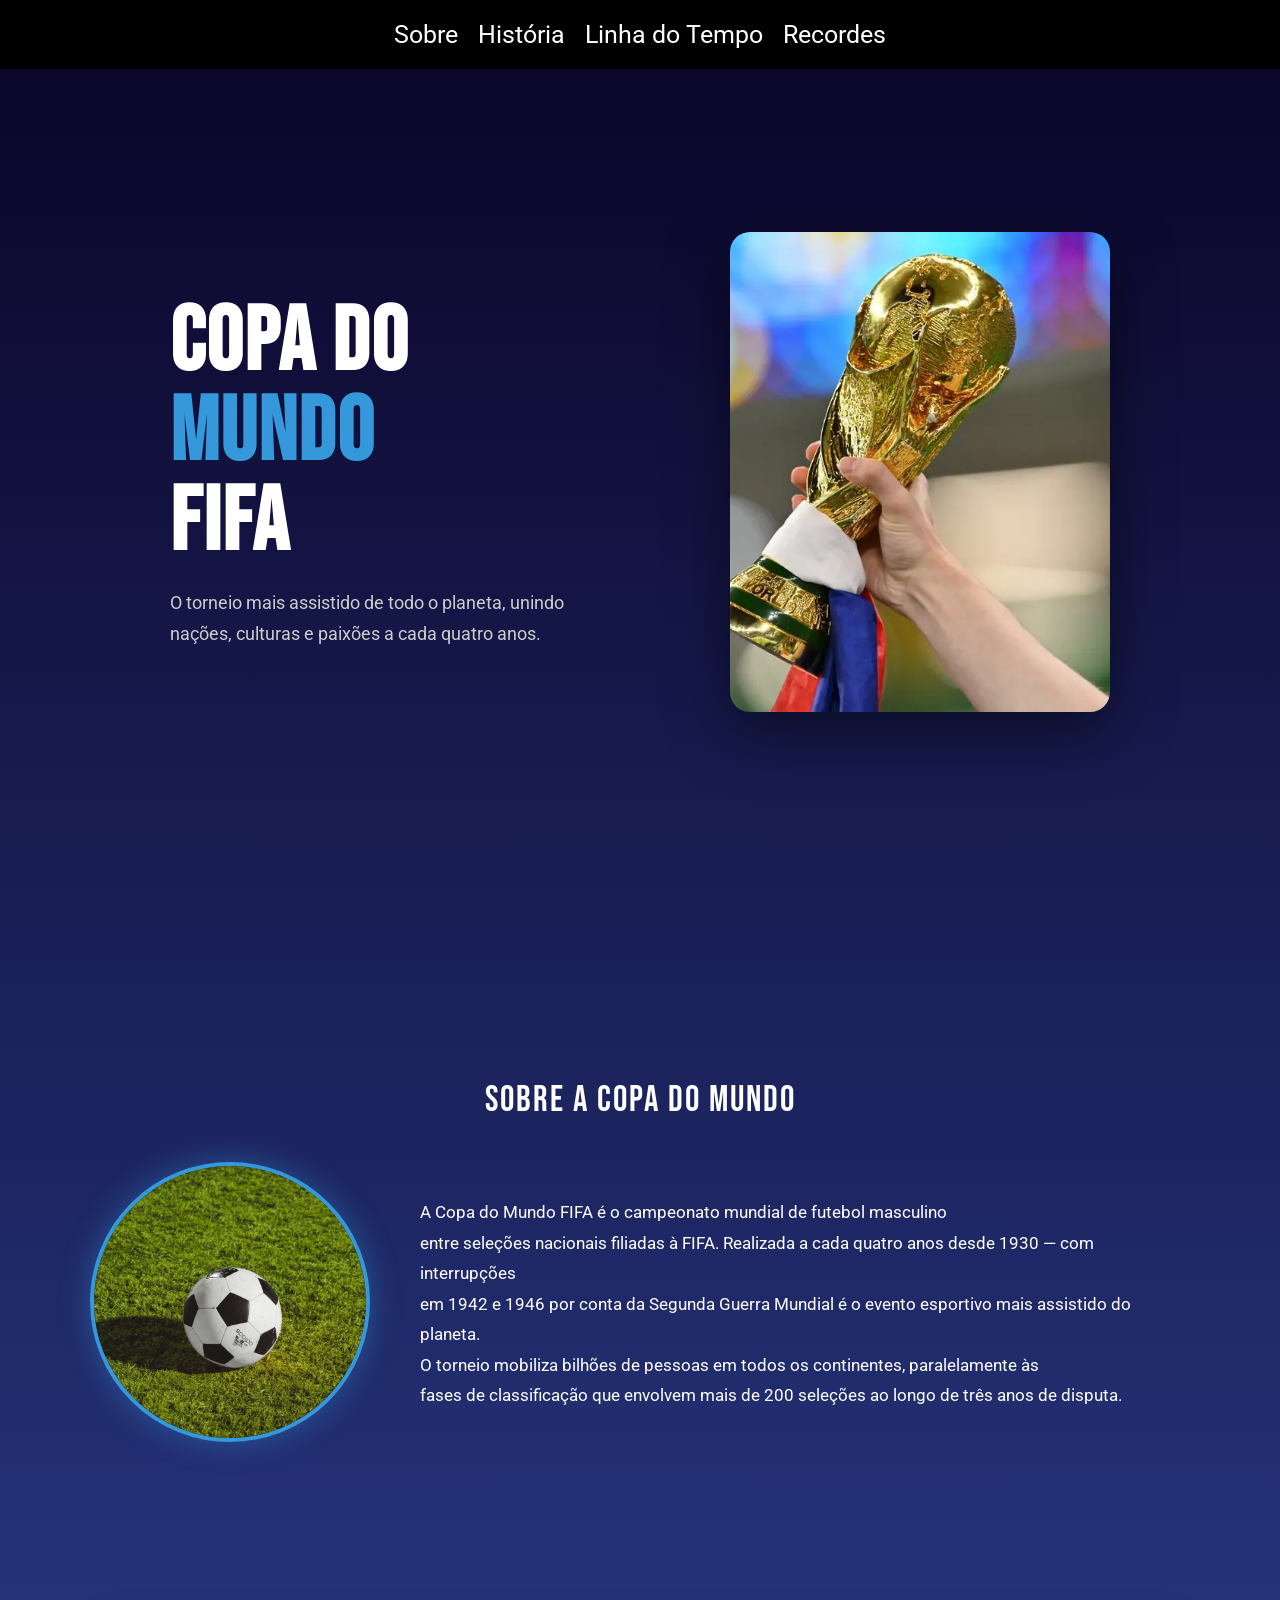
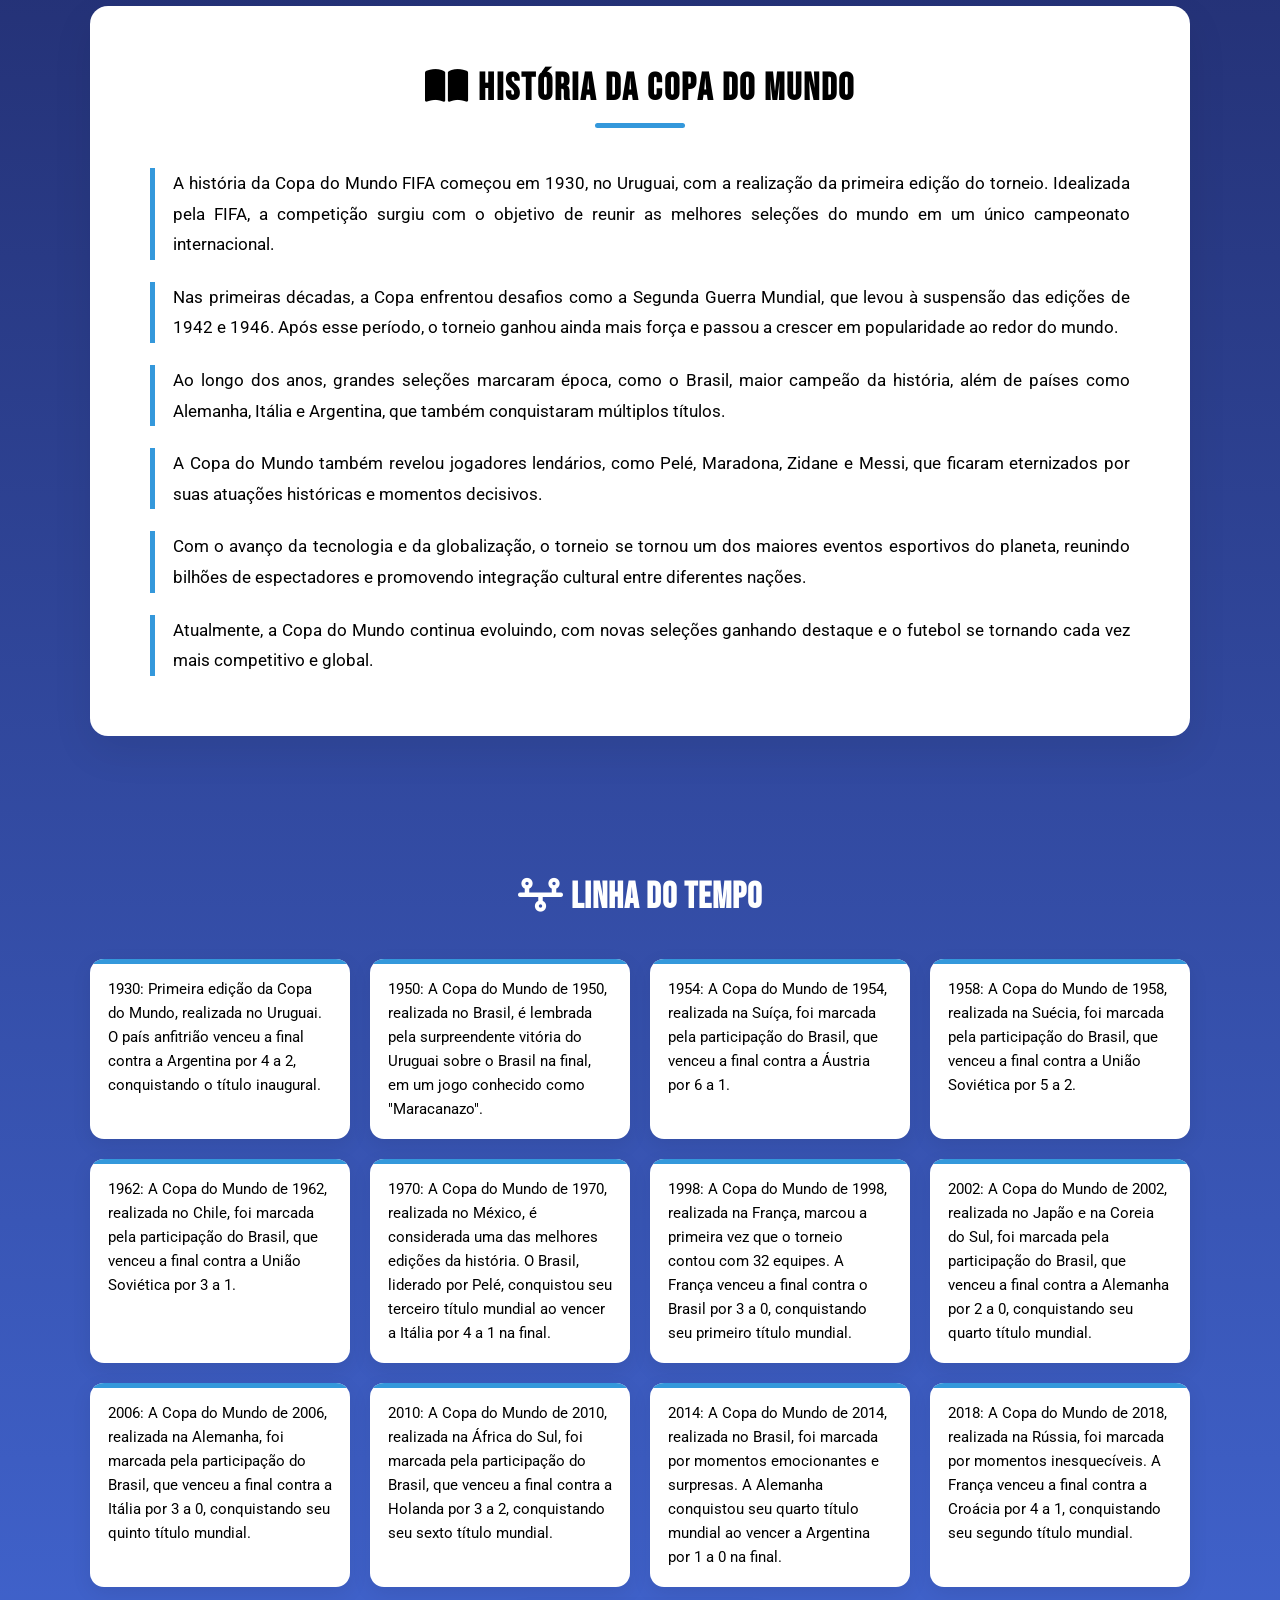
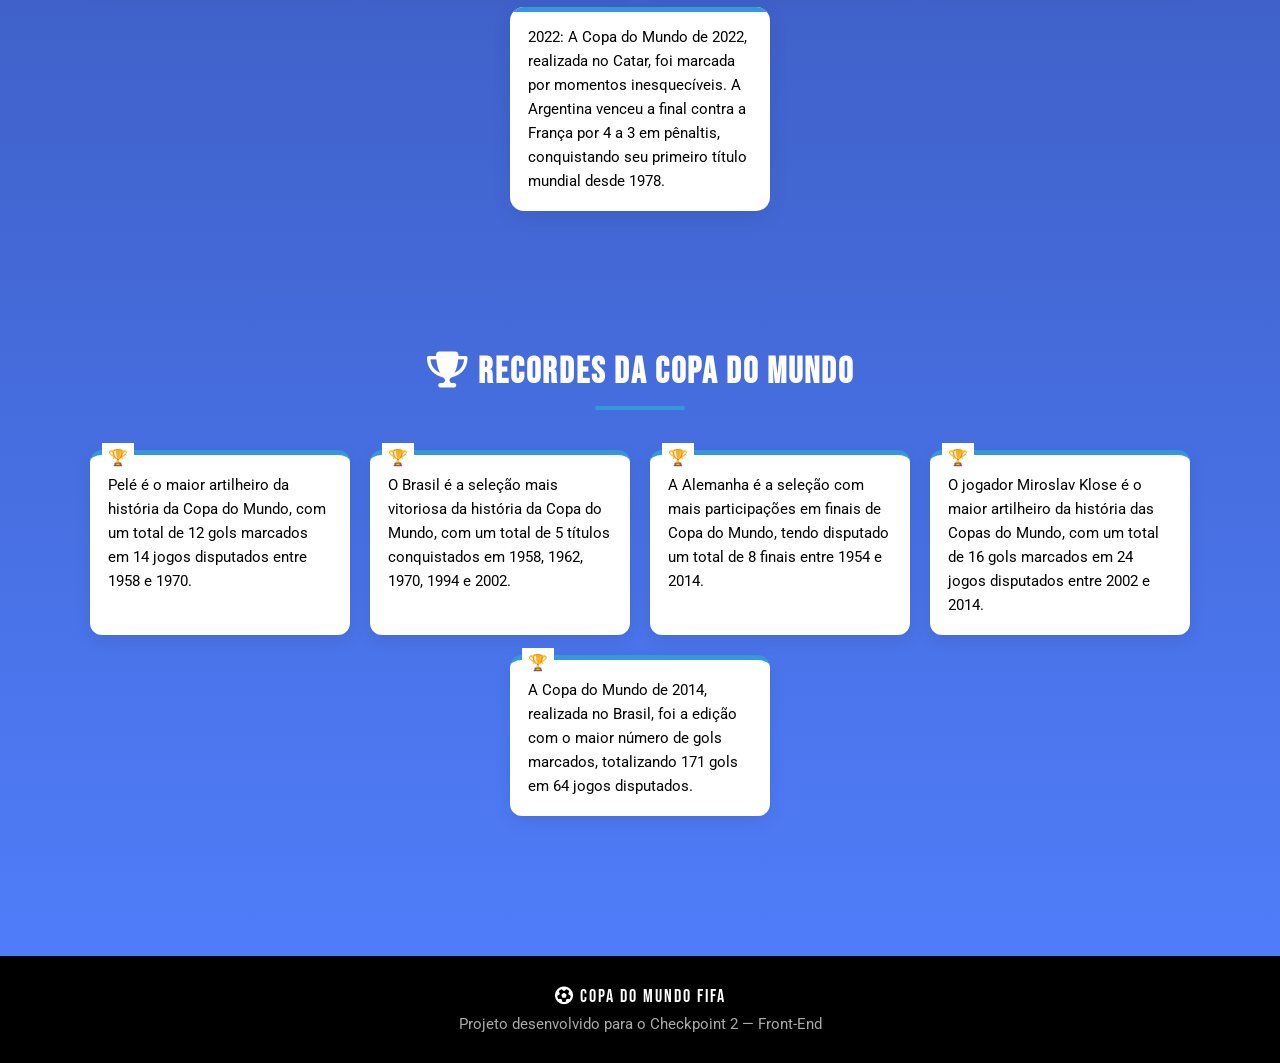
==== cp2-front/index.html @ e553f220 "feat: adiciona as imagens, estiliza os textos e ajusta do gradiente" ====
<!DOCTYPE html>
<html lang="PT-BR">
<head>
    <meta charset="UTF-8">
    <meta name="viewport" content="width=device-width, initial-scale=1.0">
    <title>Copa do Mundo FIFA</title>
    <link rel="preconnect" href="https://fonts.googleapis.com">
    <link rel="preconnect" href="https://fonts.gstatic.com" crossorigin>
    <link href="https://fonts.googleapis.com/css2?family=Bebas+Neue&family=Roboto:wght@400;700&display=swap" rel="stylesheet">
    <link rel="stylesheet" href="https://cdnjs.cloudflare.com/ajax/libs/font-awesome/6.5.0/css/all.min.css">
    <link rel="stylesheet" href="./css/style.css">
</head>
<body> 
    <header>
        <nav>
            <ul>
                <li><a href="#sobre">Sobre</a></li>
                <li><a href="#historia">História</a></li>
                <li><a href="#linhaDoTempo">Linha do Tempo</a></li>
                <li><a href="#recordes">Recordes</a></li>
            </ul>
        </nav>
    </header>
    
    <main>
        <section id="titulo">
            <div class="titulo-copa">
                <h1>COPA DO<br/><span>MUNDO</span><br/>FIFA</h1>
                <p class="descricao-copa">O torneio mais assistido de todo o planeta, unindo nações, culturas e paixões a cada quatro anos.</p>
            </div>
            <div class="img-troféu">
                <img src="./imagens/taca.webp" alt="Troféu da Copa do Mundo FIFA">
            </div>
        </section>

        <section id="sobre">
            <div class="sobre-copa">
                <div class="titulo-sobre">
                    <h2><i class="fa-solid fa-futbol"></i> Sobre a Copa do Mundo</h2>
                </div>
                <div class="img-sobre">
                    <img src="imagens/bola.jpg">
                </div>
                <div class="descricao-sobre">
                    <p>A Copa do Mundo FIFA é o campeonato mundial de futebol masculino <br>entre seleções nacionais filiadas à FIFA. Realizada a cada quatro anos desde 1930 — com interrupções <br> em 1942 e 1946 por conta da Segunda Guerra Mundial é o evento esportivo mais assistido do planeta. <br>O torneio mobiliza bilhões de pessoas em todos os continentes, paralelamente às <br>fases de classificação que envolvem mais de 200 seleções ao longo de três anos de disputa.</p>
                </div>
            </div>
        </section>

       <section id="historia">
            <div class="historia-copa">
                <div class="titulo-historia">
                    <h2><i class="fa-solid fa-book-open"></i> História da Copa do Mundo</h2>
                </div>
                <div class="descricao-historia">
                    <p>
                        A história da Copa do Mundo FIFA começou em 1930, no Uruguai, com a realização da primeira edição do torneio. Idealizada pela FIFA, a competição surgiu com o objetivo de reunir as melhores seleções do mundo em um único campeonato internacional.
                    </p>

                    <p>
                        Nas primeiras décadas, a Copa enfrentou desafios como a Segunda Guerra Mundial, que levou à suspensão das edições de 1942 e 1946. Após esse período, o torneio ganhou ainda mais força e passou a crescer em popularidade ao redor do mundo.
                    </p>

                    <p>
                        Ao longo dos anos, grandes seleções marcaram época, como o Brasil, maior campeão da história, além de países como Alemanha, Itália e Argentina, que também conquistaram múltiplos títulos.
                    </p>

                    <p>
                        A Copa do Mundo também revelou jogadores lendários, como Pelé, Maradona, Zidane e Messi, que ficaram eternizados por suas atuações históricas e momentos decisivos.
                    </p>

                    <p>
                        Com o avanço da tecnologia e da globalização, o torneio se tornou um dos maiores eventos esportivos do planeta, reunindo bilhões de espectadores e promovendo integração cultural entre diferentes nações.
                    </p>

                    <p>
                        Atualmente, a Copa do Mundo continua evoluindo, com novas seleções ganhando destaque e o futebol se tornando cada vez mais competitivo e global.
                    </p>
                </div>

            </div>
        </section>

        <section id="linhaDoTempo">
            <div class="linha-do-tempo">
                <div class="titulo-linha-do-tempo">
                    <h2><i class="fa-solid fa-timeline"></i> Linha do Tempo</h2>
                </div>
                <div class="descricao-linha-do-tempo">
                    <p class="copa-1930">1930: Primeira edição da Copa do Mundo, realizada no Uruguai. O país anfitrião venceu a final contra a Argentina por 4 a 2, conquistando o título inaugural.</p>
                    <p class="copa-1950">1950: A Copa do Mundo de 1950, realizada no Brasil, é lembrada pela surpreendente vitória do Uruguai sobre o Brasil na final, em um jogo conhecido como "Maracanazo".</p>
                    <p class="copa-1954">1954: A Copa do Mundo de 1954, realizada na Suíça, foi marcada pela participação do Brasil, que venceu a final contra a Áustria por 6 a 1.</p>
                    <p class="copa-1958">1958: A Copa do Mundo de 1958, realizada na Suécia, foi marcada pela participação do Brasil, que venceu a final contra a União Soviética por 5 a 2.</p>
                    <p class="copa-1962">1962: A Copa do Mundo de 1962, realizada no Chile, foi marcada pela participação do Brasil, que venceu a final contra a União Soviética por 3 a 1.</p>
                    <p class="copa-1970">1970: A Copa do Mundo de 1970, realizada no México, é considerada uma das melhores edições da história. O Brasil, liderado por Pelé, conquistou seu terceiro título mundial ao vencer a Itália por 4 a 1 na final.</p>
                    <p class="copa-1998">1998: A Copa do Mundo de 1998, realizada na França, marcou a primeira vez que o torneio contou com 32 equipes. A França venceu a final contra o Brasil por 3 a 0, conquistando seu primeiro título mundial.</p>
                    <p class="copa-2002">2002: A Copa do Mundo de 2002, realizada no Japão e na Coreia do Sul, foi marcada pela participação do Brasil, que venceu a final contra a Alemanha por 2 a 0, conquistando seu quarto título mundial.</p>
                    <p class="copa-2006">2006: A Copa do Mundo de 2006, realizada na Alemanha, foi marcada pela participação do Brasil, que venceu a final contra a Itália por 3 a 0, conquistando seu quinto título mundial.</p>
                    <p class="copa-2010">2010: A Copa do Mundo de 2010, realizada na África do Sul, foi marcada pela participação do Brasil, que venceu a final contra a Holanda por 3 a 2, conquistando seu sexto título mundial.</p>
                    <p class="copa-2014">2014: A Copa do Mundo de 2014, realizada no Brasil, foi marcada por momentos emocionantes e surpresas. A Alemanha conquistou seu quarto título mundial ao vencer a Argentina por 1 a 0 na final.</p>
                    <p class="copa-2018">2018: A Copa do Mundo de 2018, realizada na Rússia, foi marcada por momentos inesquecíveis. A França venceu a final contra a Croácia por 4 a 1, conquistando seu segundo título mundial.</p>
                    <p class="copa-2022">2022: A Copa do Mundo de 2022, realizada no Catar, foi marcada por momentos inesquecíveis. A Argentina venceu a final contra a França por 4 a 3 em pênaltis, conquistando seu primeiro título mundial desde 1978.</p>
                </div>
            </div>
        </section>

        <section id="recordes">
            <div class="recordes-copa">
                <div class="titulo-recordes">
                    <h2><i class="fa-solid fa-trophy"></i> Recordes da Copa do Mundo</h2>
                </div>
                <div class="descricao-recordes">
                    <p>Pelé é o maior artilheiro da história da Copa do Mundo, com um total de 12 gols marcados em 14 jogos disputados entre 1958 e 1970.</p>
                    <p>O Brasil é a seleção mais vitoriosa da história da Copa do Mundo, com um total de 5 títulos conquistados em 1958, 1962, 1970, 1994 e 2002.</p>
                    <p>A Alemanha é a seleção com mais participações em finais de Copa do Mundo, tendo disputado um total de 8 finais entre 1954 e 2014.</p>
                    <p>O jogador Miroslav Klose é o maior artilheiro da história das Copas do Mundo, com um total de 16 gols marcados em 24 jogos disputados entre 2002 e 2014.</p>
                    <p>A Copa do Mundo de 2014, realizada no Brasil, foi a edição com o maior número de gols marcados, totalizando 171 gols em 64 jogos disputados.</p>
            </div>
        </section>
    </main>

    <footer>
        <div class="footer-content">
            <p><i class="fa-solid fa-futbol"></i> Copa do Mundo FIFA</p>
            <p>Projeto desenvolvido para o Checkpoint 2 &mdash; Front-End</p>
        </div>
    </footer>

</body>
</html>
---- cp2-front/css/style.css ----
* {
    margin: 0;
    padding: 0;
    box-sizing: border-box;
}

body {
    font-family: 'Roboto', sans-serif;
    background-image: linear-gradient(to bottom, rgb(10, 4, 39), rgb(81, 128, 255));
    color: #ffffff;
}

h1, h2, h3 {
    font-family: 'Bebas Neue', sans-serif;
    letter-spacing: 2px;
}

header {
    background-color: #000000;
    padding: 20px;
    display: flex;
    justify-content: space-around;
    align-items: center;
}
/* ------- MENU --------*/
nav ul {
    display: flex;
    list-style: none;
    padding: 0;
    gap: 20px;
    font-size: 25px;
}

nav ul a {
    color: #ffffff;
    text-decoration: none;
    transition: color 0.3s ease;
}

nav ul a:hover {
    color: #0040ff;
}

/* ------- TÍTULO --------*/

#titulo {
    display: flex;
    flex-direction: row;
    align-items: center;
    justify-content: center;
    padding: 100px 60px;
    gap: 60px;
    min-height: 90vh;
}

.titulo-copa {
    display: flex;
    flex-direction: column;
    gap: 20px;
    flex: 1;
    max-width: 500px;
}

.titulo-copa h1 {
    font-size: 90px;
    color: #ffffff;
    line-height: 1;
}

.titulo-copa h1 span {
    color: #3498db;
}

.img-troféu {
    flex-shrink: 0;
}

.img-troféu img {
    width: 380px;
    height: 480px;
    object-fit: cover;
    border-radius: 20px;
    box-shadow: 0 20px 60px rgba(0, 0, 0, 0.5);
}

.descricao-copa {
    font-size: 18px;
    color: #cccccc;
    line-height: 1.7;
    max-width: 420px;
}


/* ------- SOBRE --------*/

#sobre {
    margin-top: 120px;
    padding: 80px 20px;
}

#sobre::before {
    content: "Sobre a Copa do Mundo";
    display: block;
    text-align: center;
    font-family: 'Bebas Neue', sans-serif;
    font-size: 36px;
    letter-spacing: 2px;
    color: #ffffff;
    margin-bottom: 40px;
}

.sobre-copa {
    max-width: 1100px;
    margin: 0 auto;
    display: flex;
    flex-direction: row;
    align-items: center;
    gap: 50px;
}

.titulo-sobre {
    display: none;
}

.img-sobre {
    flex-shrink: 0;
}

.img-sobre img {
    width: 280px;
    height: 280px;
    object-fit: cover;
    border-radius: 50%;
    border: 4px solid #3498db;
    box-shadow: 0 0 30px rgba(52, 152, 219, 0.4);
}

.descricao-sobre {
    max-width: 800px;
    text-align: left;
}

.descricao-sobre p {
    font-size: 17px;
    line-height: 1.8;
    color: #ffffff;
}


/* ------- HISTÓRIA --------*/

#historia {
    padding: 80px 20px;
}

/* Caixa maior */
.historia-copa {
    max-width: 1100px; /* aumentei de 900px */
    margin: 0 auto;
    background: #ffffff;
    padding: 60px; /* mais espaço interno */
    border-radius: 18px;
    box-shadow: 0 15px 40px rgba(0,0,0,0.08);
}


.titulo-historia {
    text-align: center;
    margin-bottom: 40px;
}

.titulo-historia h2 {
    font-size: 38px;
    color: #000;
    font-weight: 700;
}

.titulo-historia h2::after {
    content: "";
    display: block;
    width: 90px;
    height: 5px;
    background: #3498db;
    margin: 12px auto 0;
    border-radius: 3px;
}


.descricao-historia {
    display: flex;
    flex-direction: column;
    gap: 22px;
}

.descricao-historia p {
    font-size: 17px;
    line-height: 1.8;
    color: #000;
    text-align: justify;
    padding-left: 18px;
    border-left: 5px solid #3498db;
    transition: all 0.3s ease;
}

.descricao-historia p:hover {
    transform: translateX(6px);
    border-left-color: #1d6fdc;
}


/* ------- LINHA DO TEMPO --------*/


#linhaDoTempo {
    padding: 60px 20px;
}


.linha-do-tempo {
    max-width: 1200px;
    margin: 0 auto;
}


.titulo-linha-do-tempo {
    text-align: center;
    margin-bottom: 40px;
}

.titulo-linha-do-tempo h2 {
    font-size: 36px;
    color: #ffffff;
    font-weight: 700;
    letter-spacing: 1px;
}


.descricao-linha-do-tempo {
    display: flex;
    flex-wrap: wrap;
    gap: 20px;
    justify-content: center;
}

.descricao-linha-do-tempo p {
    background: #ffffff;
    border-radius: 14px;
    padding: 18px;
    width: 260px;
    font-size: 15px;
    line-height: 1.6;
    color: #000; 
    box-shadow: 0 6px 20px rgba(0,0,0,0.08);
    transition: all 0.3s ease;
    position: relative;
    overflow: hidden;
    border: none;
}

.descricao-linha-do-tempo p::before {
    content: "";
    position: absolute;
    top: 0;
    left: 0;
    width: 100%;
    height: 5px;
    background: #3498db;
}


.descricao-linha-do-tempo p:hover {
    transform: translateY(-8px) scale(1.02);
    box-shadow: 0 12px 30px rgba(0,0,0,0.15);
}

/* ------- RECORDES --------*/

#recordes {
    padding: 80px 20px;
}

.recordes-copa {
    max-width: 1100px;
    margin: 0 auto;
}

.titulo-recordes {
    text-align: center;
    margin-bottom: 40px;
}

.titulo-recordes h2 {
    font-size: 36px;
    color: #ffffff;
    font-weight: 700;
}

.titulo-recordes h2::after {
    content: "";
    display: block;
    width: 90px;
    height: 4px;
    background: #3498db;
    margin: 12px auto 0;
    border-radius: 2px;
}

.descricao-recordes {
    display: flex;
    flex-wrap: wrap;
    gap: 20px;
    justify-content: center;
}

.descricao-recordes p {
    background: #ffffff;
    padding: 18px;
    width: 260px;
    border-radius: 12px;
    font-size: 15px;
    line-height: 1.6;
    color: #000;
    box-shadow: 0 6px 18px rgba(0,0,0,0.08);
    position: relative;
    transition: all 0.3s ease;
    border-top: 5px solid #3498db;
}

.descricao-recordes p::before {
    content: "🏆";
    position: absolute;
    top: -12px;
    left: 12px;
    background: #fff;
    padding: 2px 6px;
    font-size: 16px;
}

.descricao-recordes p:hover {
    transform: translateY(-8px);
    box-shadow: 0 12px 28px rgba(0,0,0,0.15);
}

/* ------- FOOTER --------*/

footer {
    background-color: #000000;
    padding: 30px 20px;
    text-align: center;
    margin-top: 60px;
}

.footer-content {
    display: flex;
    flex-direction: column;
    align-items: center;
    gap: 8px;
}

.footer-content p {
    font-size: 15px;
    color: #aaaaaa;
}

.footer-content p:first-child {
    font-size: 18px;
    color: #ffffff;
    font-family: 'Bebas Neue', sans-serif;
    letter-spacing: 2px;
}
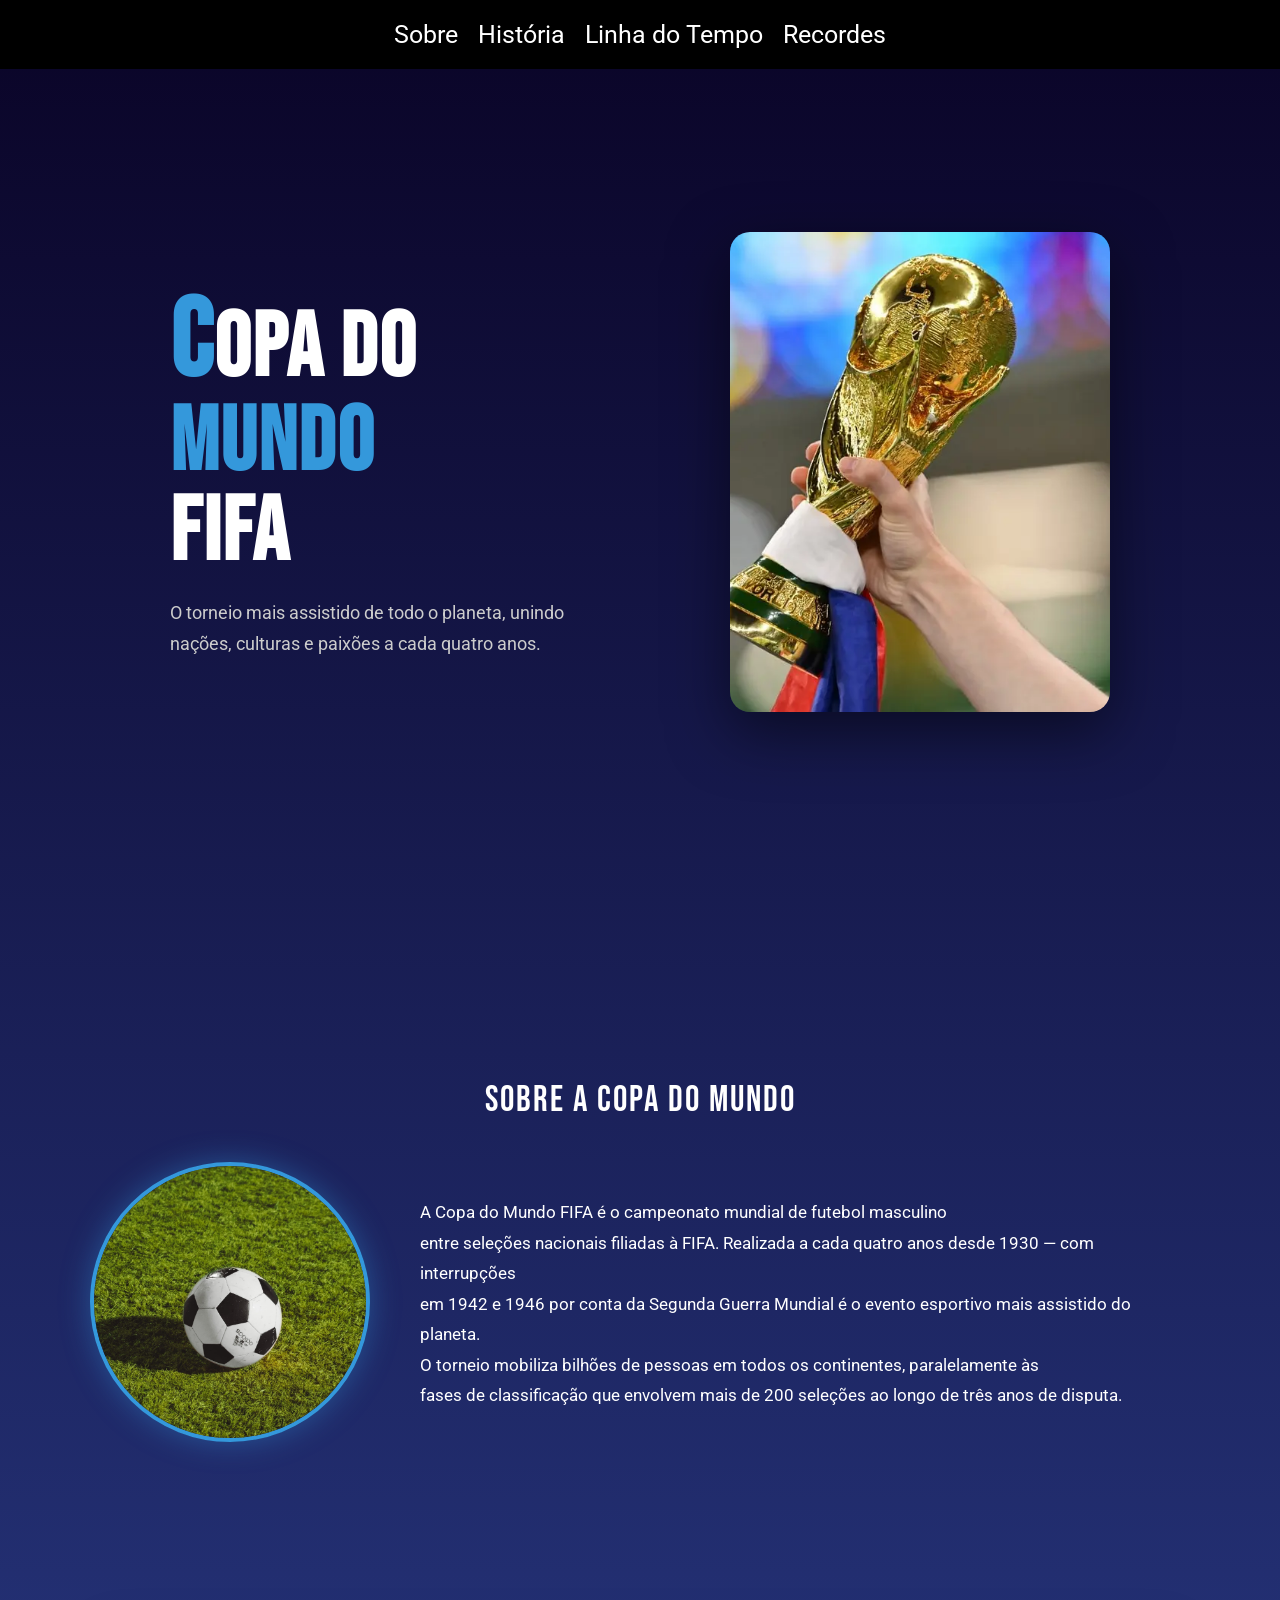
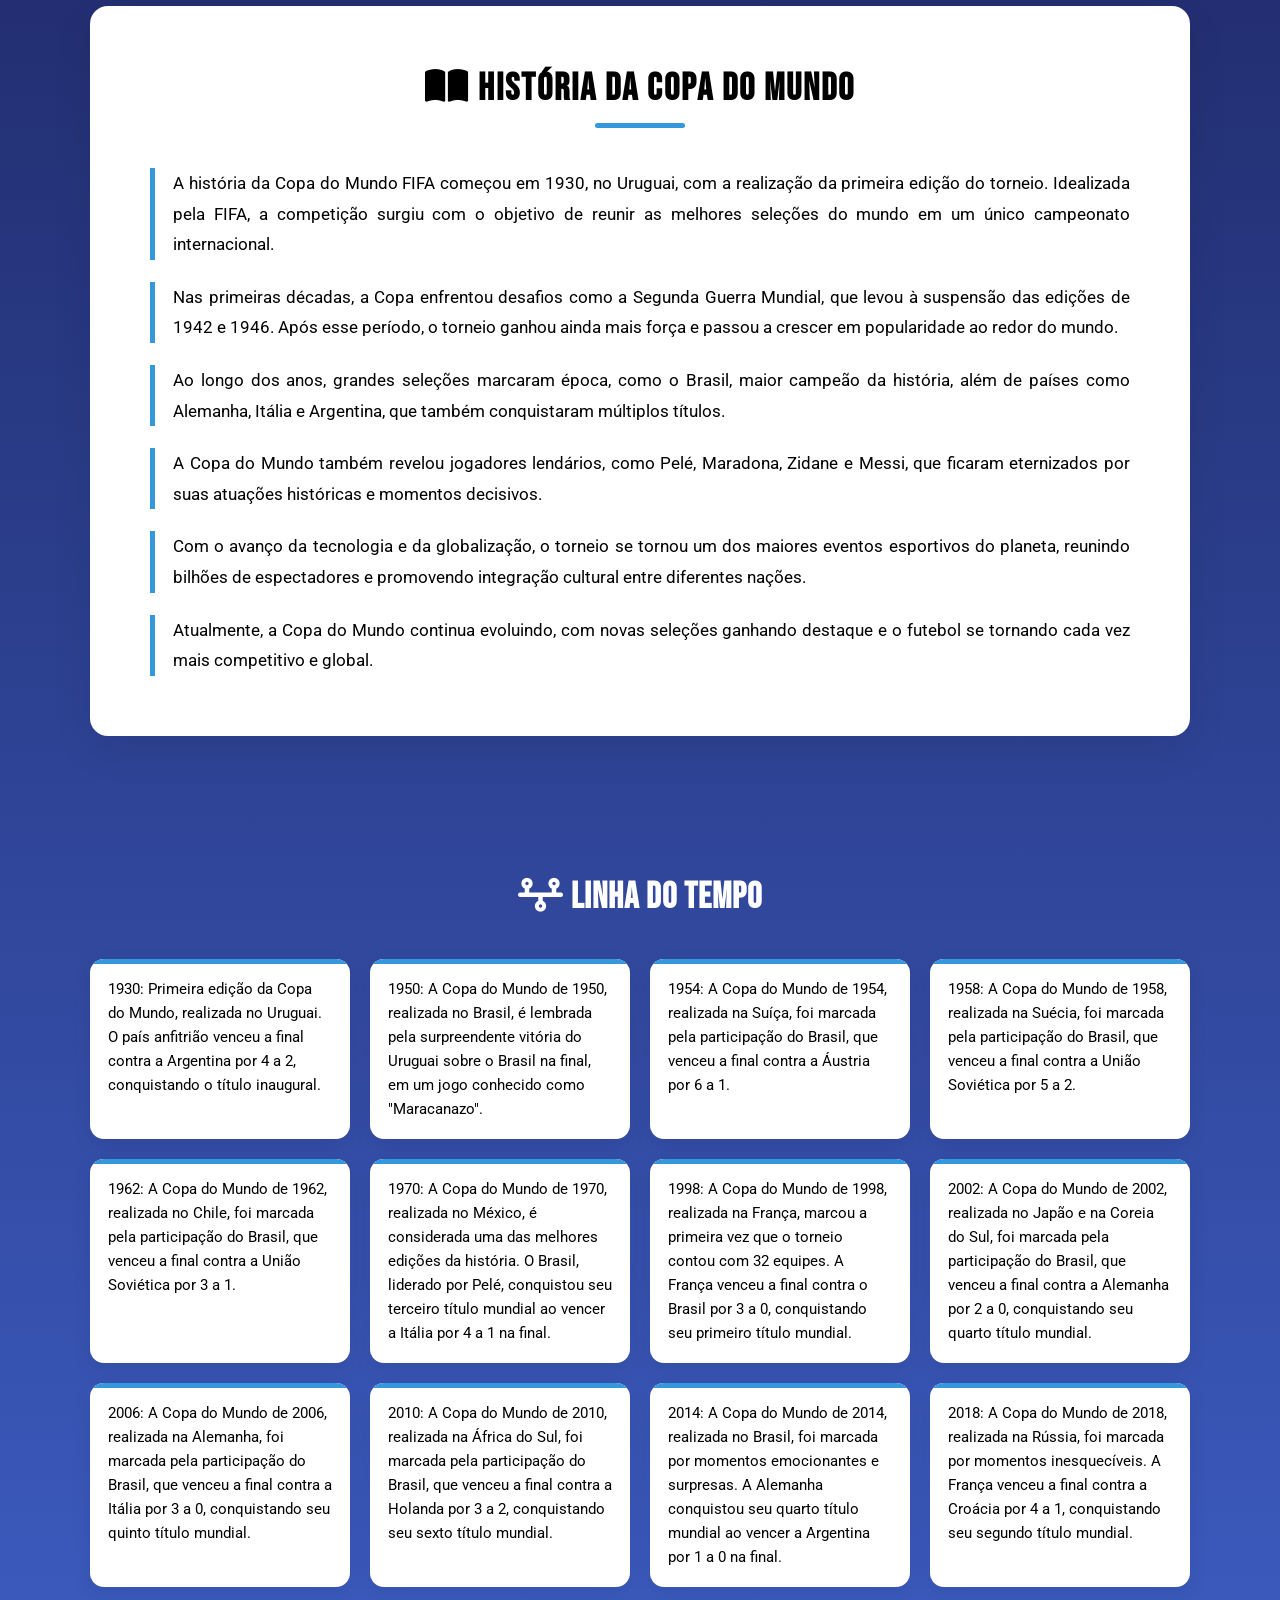
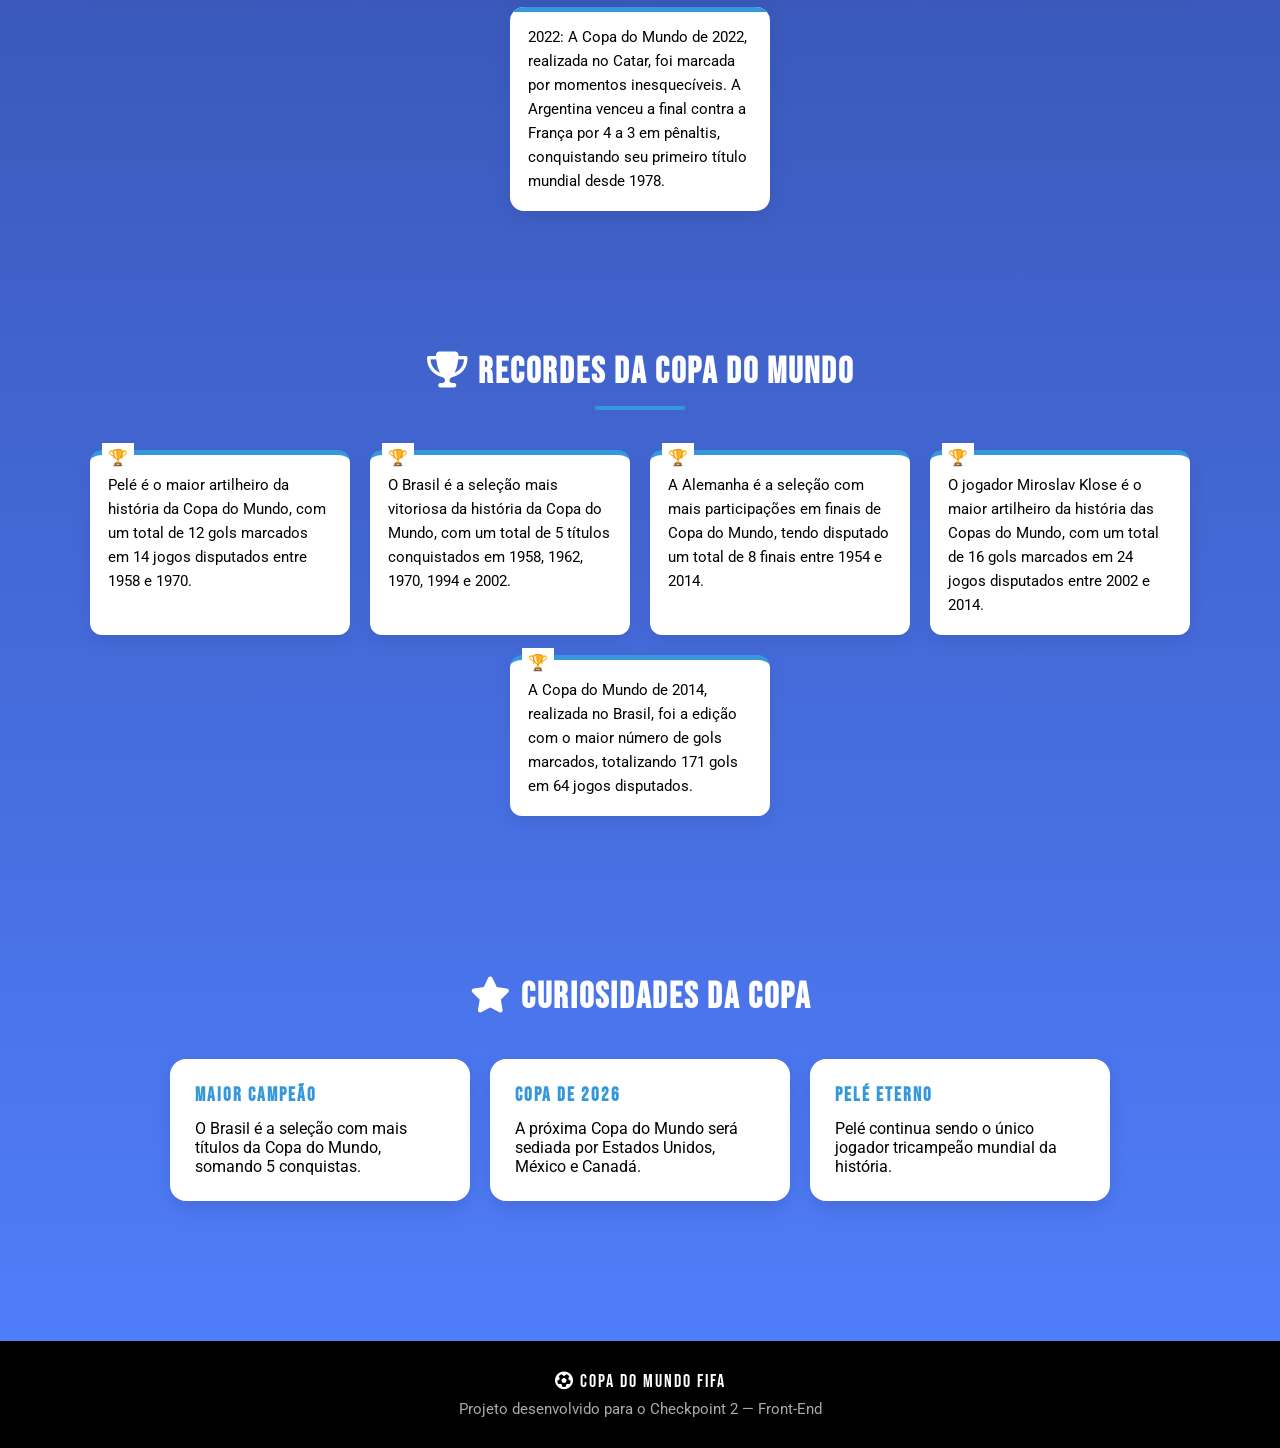
==== commit b9631365: "feat: adiciona seção de curiosidades da Copa" ====
--- a/cp2-front/index.html
+++ b/cp2-front/index.html
@@ -118,7 +118,32 @@
             </div>
         </section>
     </main>
+    <section id="curiosidades">
+    <div class="curiosidades-copa">
+        <div class="titulo-curiosidades">
+            <h2><i class="fa-solid fa-star"></i> Curiosidades da Copa</h2>
+        </div>
 
+        <div class="cards-curiosidades">
+
+            <div class="card-curiosidade">
+                <h3>Maior campeão</h3>
+                <p>O Brasil é a seleção com mais títulos da Copa do Mundo, somando 5 conquistas.</p>
+            </div>
+
+            <div class="card-curiosidade">
+                <h3>Copa de 2026</h3>
+                <p>A próxima Copa do Mundo será sediada por Estados Unidos, México e Canadá.</p>
+            </div>
+
+            <div class="card-curiosidade">
+                <h3>Pelé eterno</h3>
+                <p>Pelé continua sendo o único jogador tricampeão mundial da história.</p>
+            </div>
+
+        </div>
+    </div>
+</section>
     <footer>
         <div class="footer-content">
             <p><i class="fa-solid fa-futbol"></i> Copa do Mundo FIFA</p>
--- a/cp2-front/css/style.css
+++ b/cp2-front/css/style.css
@@ -341,8 +341,6 @@
     box-shadow: 0 12px 28px rgba(0,0,0,0.15);
 }
 
-/* ------- FOOTER --------*/
-
 footer {
     background-color: #000000;
     padding: 30px 20px;
@@ -368,3 +366,124 @@
     font-family: 'Bebas Neue', sans-serif;
     letter-spacing: 2px;
 }
+
+html {
+    scroll-behavior: smooth;
+}
+
+header {
+    position: sticky;
+    top: 0;
+    z-index: 1000;
+}
+
+::selection {
+    background: #3498db;
+    color: #ffffff;
+}
+
+.titulo-copa h1::first-letter {
+    color: #3498db;
+    font-size: 110px;
+}
+
+.img-troféu img:hover {
+    transform: scale(1.03);
+    transition: 0.4s ease;
+}
+
+.img-sobre img:hover {
+    transform: rotate(4deg) scale(1.05);
+    transition: 0.4s ease;
+}
+
+@media (max-width: 768px) {
+
+    nav ul {
+        flex-direction: column;
+        align-items: center;
+        gap: 12px;
+        font-size: 20px;
+    }
+
+    #titulo {
+        flex-direction: column;
+        text-align: center;
+        padding: 60px 20px;
+    }
+
+    .titulo-copa h1 {
+        font-size: 60px;
+    }
+
+    .descricao-copa {
+        max-width: 100%;
+    }
+
+    .img-troféu img {
+        width: 260px;
+        height: 340px;
+    }
+
+    .sobre-copa {
+        flex-direction: column;
+        text-align: center;
+    }
+
+    .descricao-sobre {
+        text-align: center;
+    }
+
+    .descricao-linha-do-tempo p,
+    .descricao-recordes p {
+        width: 100%;
+    }
+
+    .historia-copa {
+        padding: 30px;
+    }
+}
+
+#curiosidades {
+    padding: 80px 20px;
+}
+
+.curiosidades-copa {
+    max-width: 1100px;
+    margin: 0 auto;
+}
+
+.titulo-curiosidades {
+    text-align: center;
+    margin-bottom: 40px;
+}
+
+.titulo-curiosidades h2 {
+    font-size: 36px;
+}
+
+.cards-curiosidades {
+    display: flex;
+    justify-content: center;
+    flex-wrap: wrap;
+    gap: 20px;
+}
+
+.card-curiosidade {
+    background: #ffffff;
+    color: #000;
+    width: 300px;
+    padding: 25px;
+    border-radius: 16px;
+    transition: 0.3s ease;
+    box-shadow: 0 8px 20px rgba(0,0,0,0.1);
+}
+
+.card-curiosidade:hover {
+    transform: translateY(-10px);
+}
+
+.card-curiosidade h3 {
+    margin-bottom: 12px;
+    color: #3498db;
+}
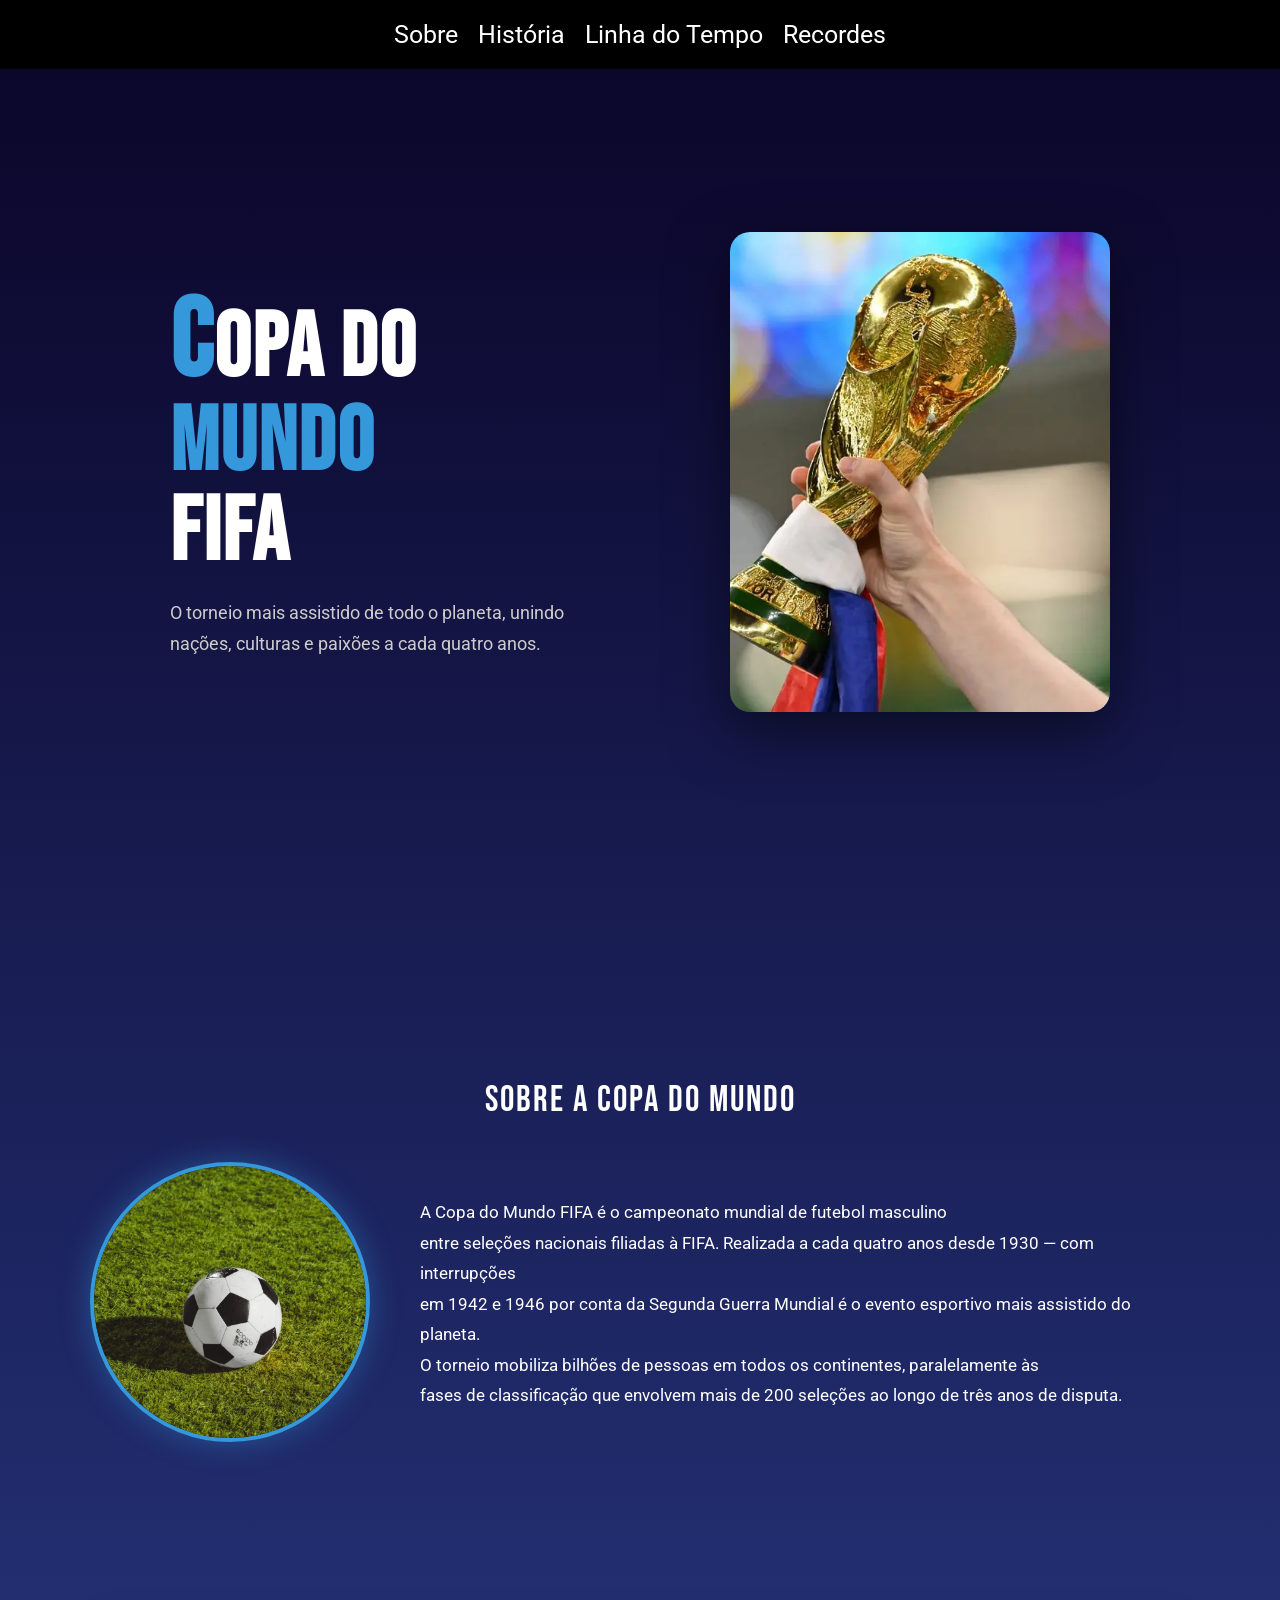
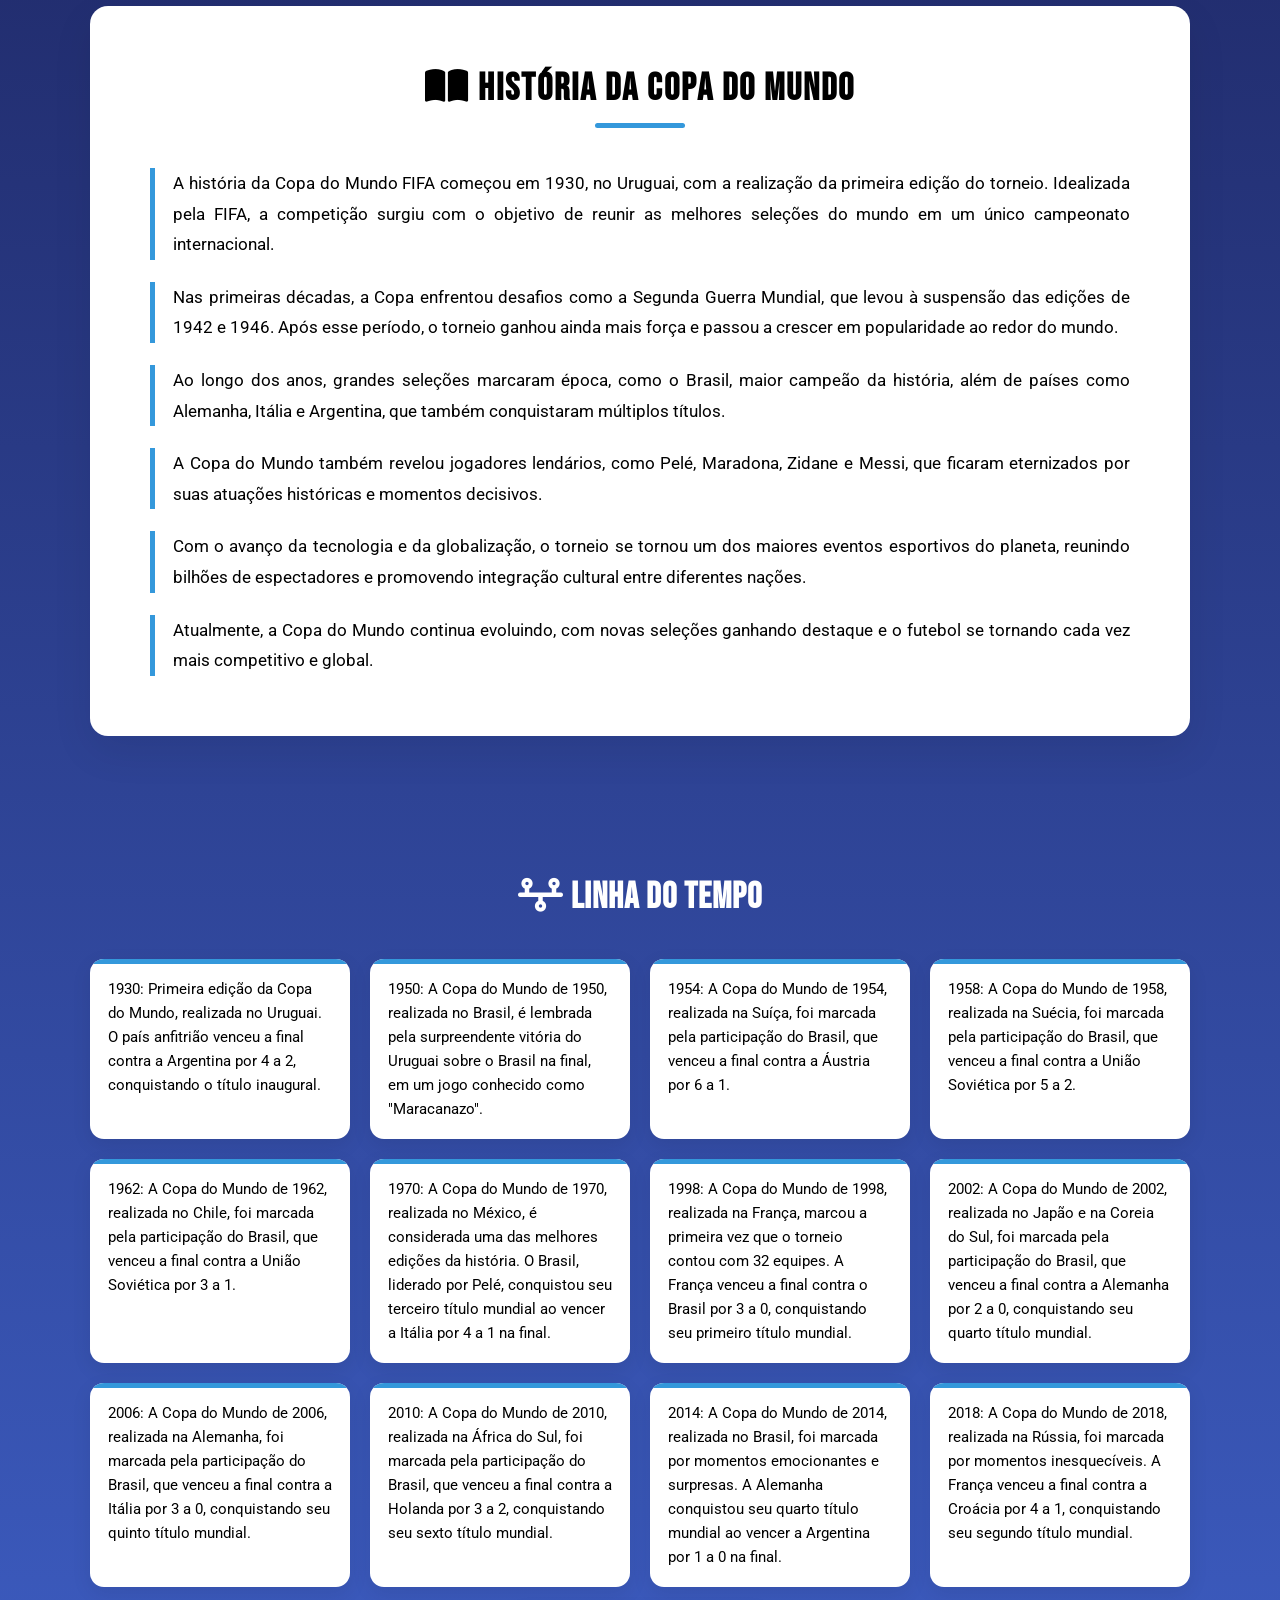
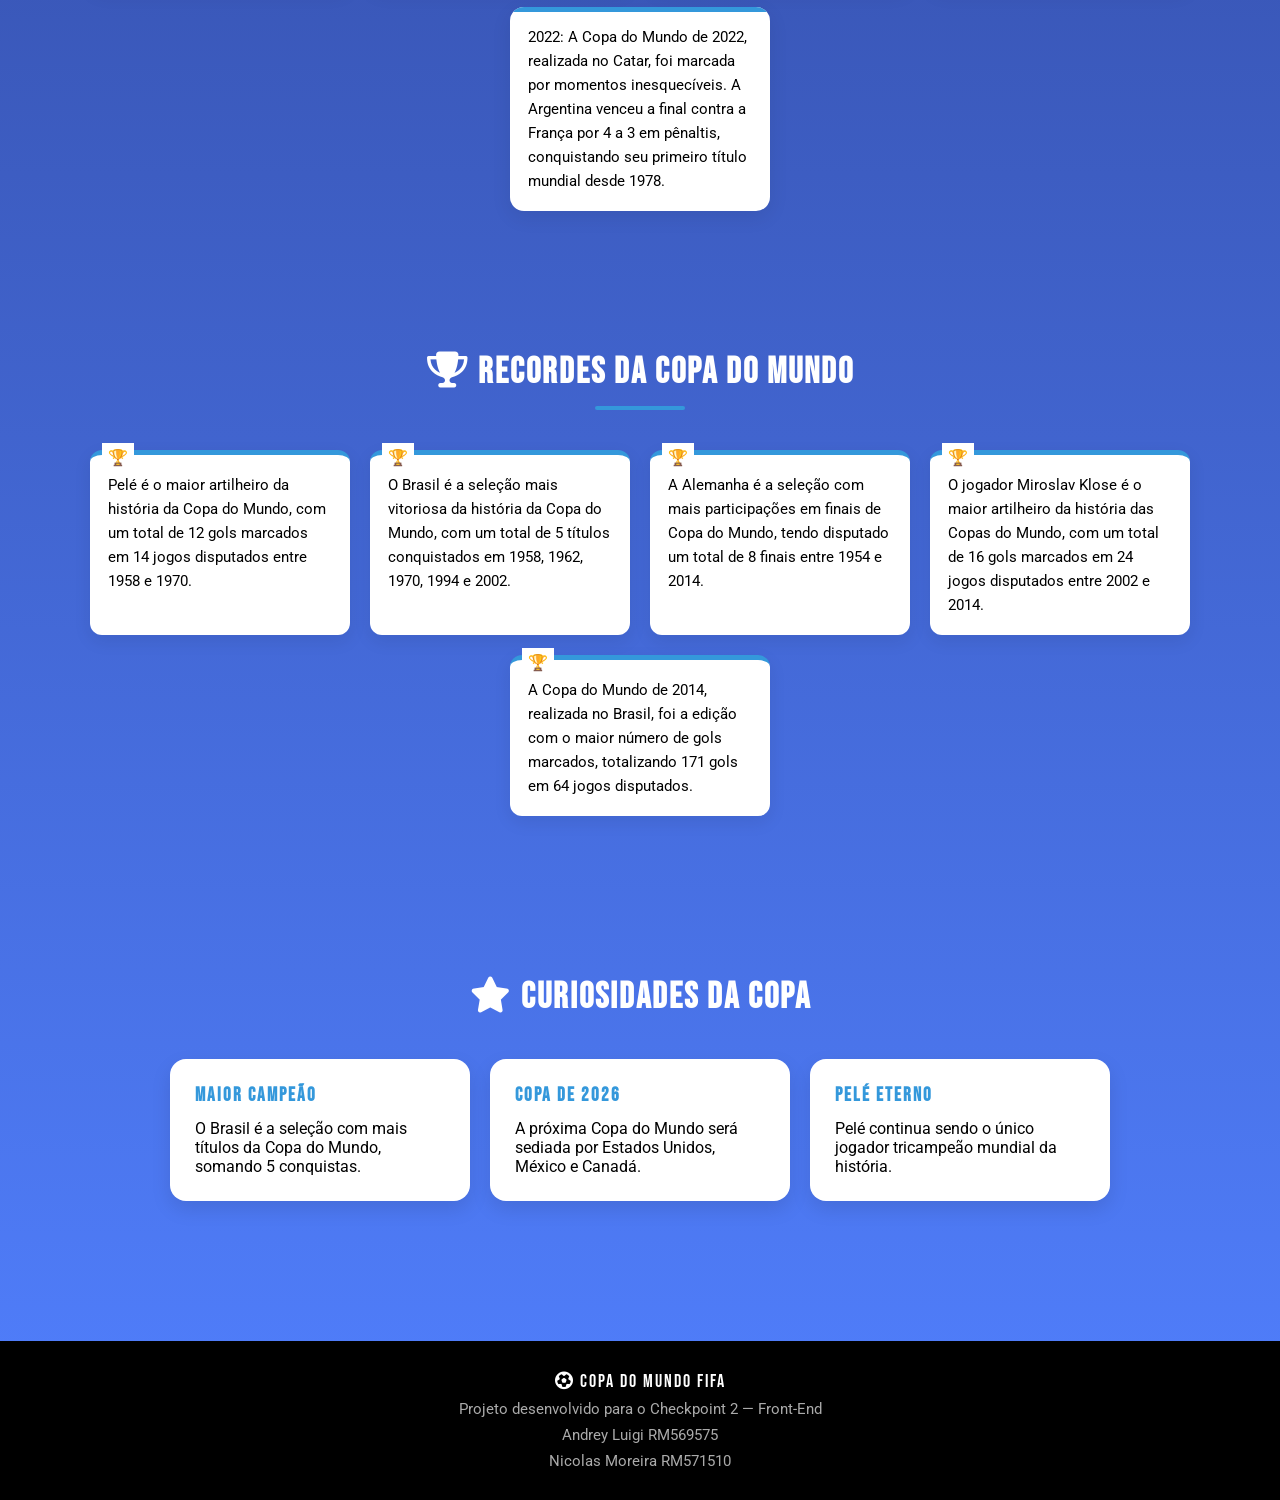
==== commit 48783a95: "Adiciona dois RMs" ====
--- a/cp2-front/index.html
+++ b/cp2-front/index.html
@@ -148,8 +148,12 @@
         <div class="footer-content">
             <p><i class="fa-solid fa-futbol"></i> Copa do Mundo FIFA</p>
             <p>Projeto desenvolvido para o Checkpoint 2 &mdash; Front-End</p>
+            <p>Andrey Luigi RM569575</p>
+            <p>Nicolas Moreira RM571510</p>
+            
         </div>
     </footer>
+    
 
 </body>
 </html>
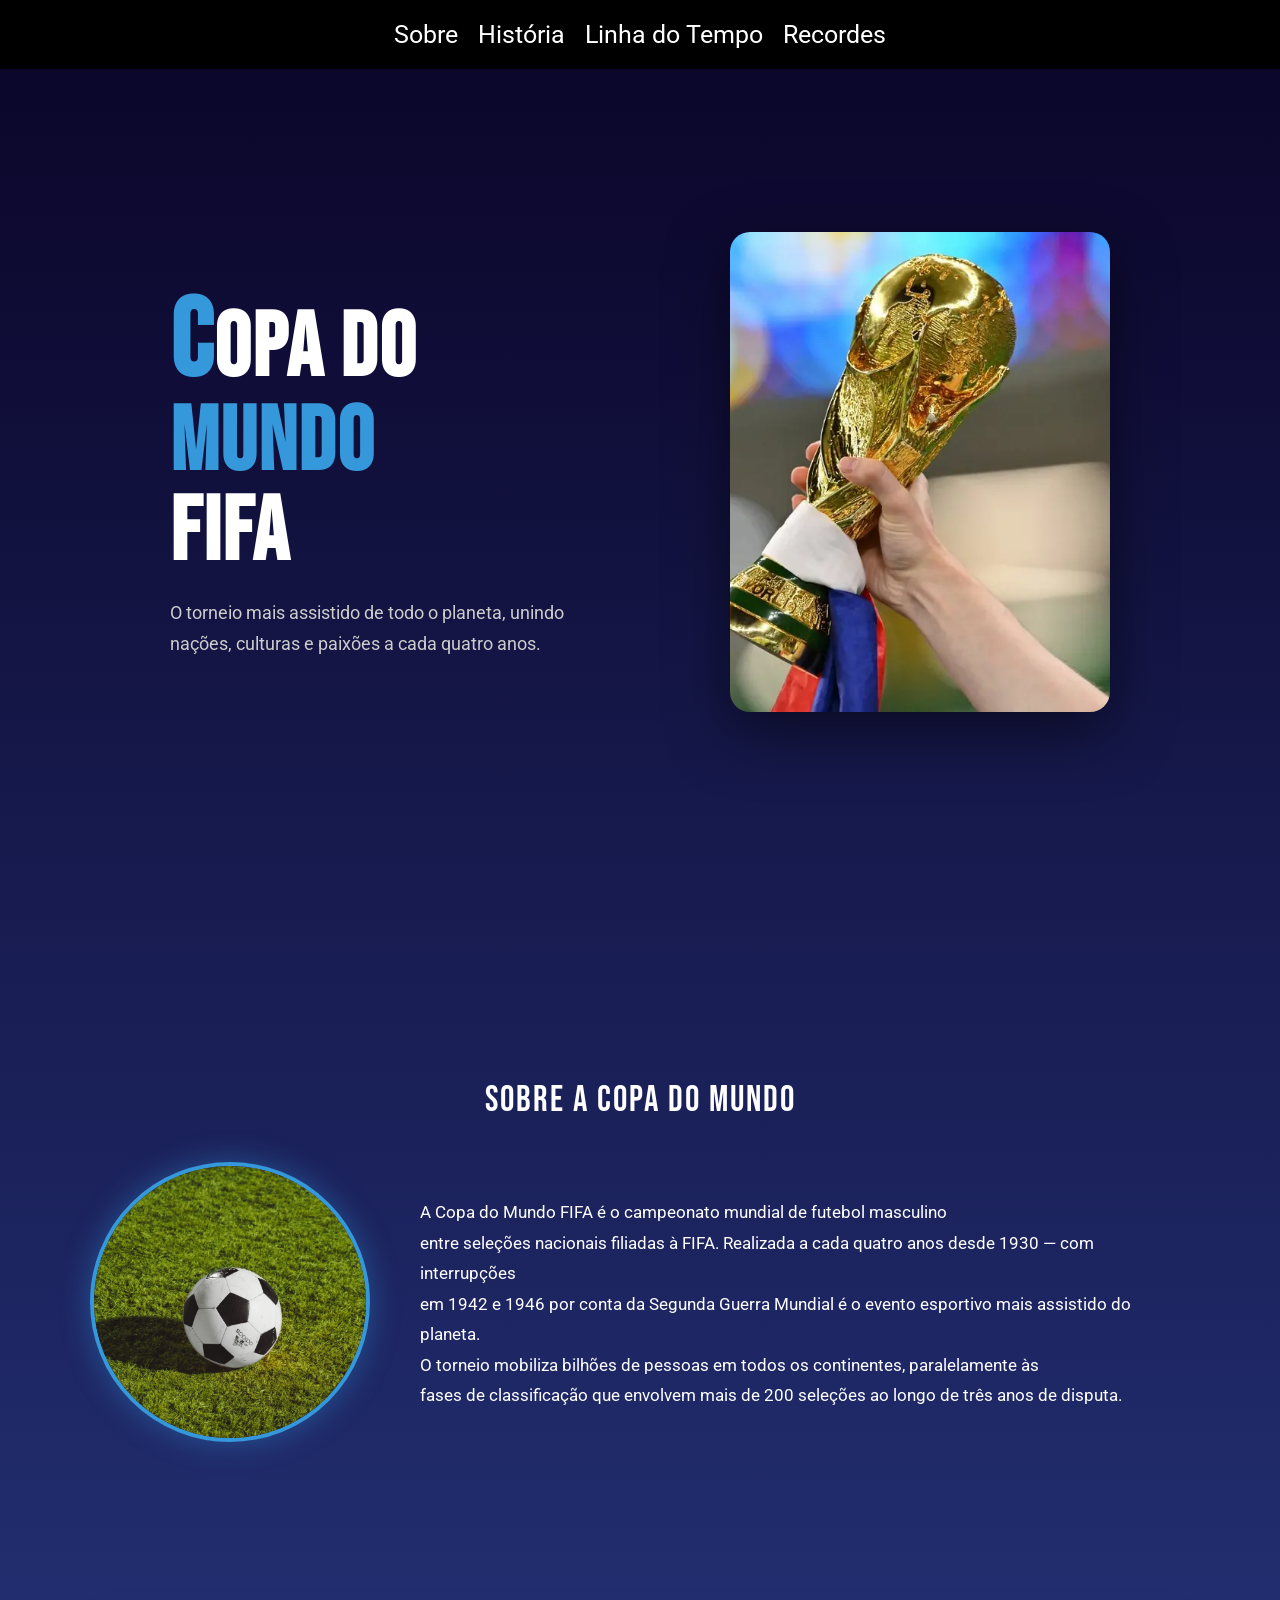
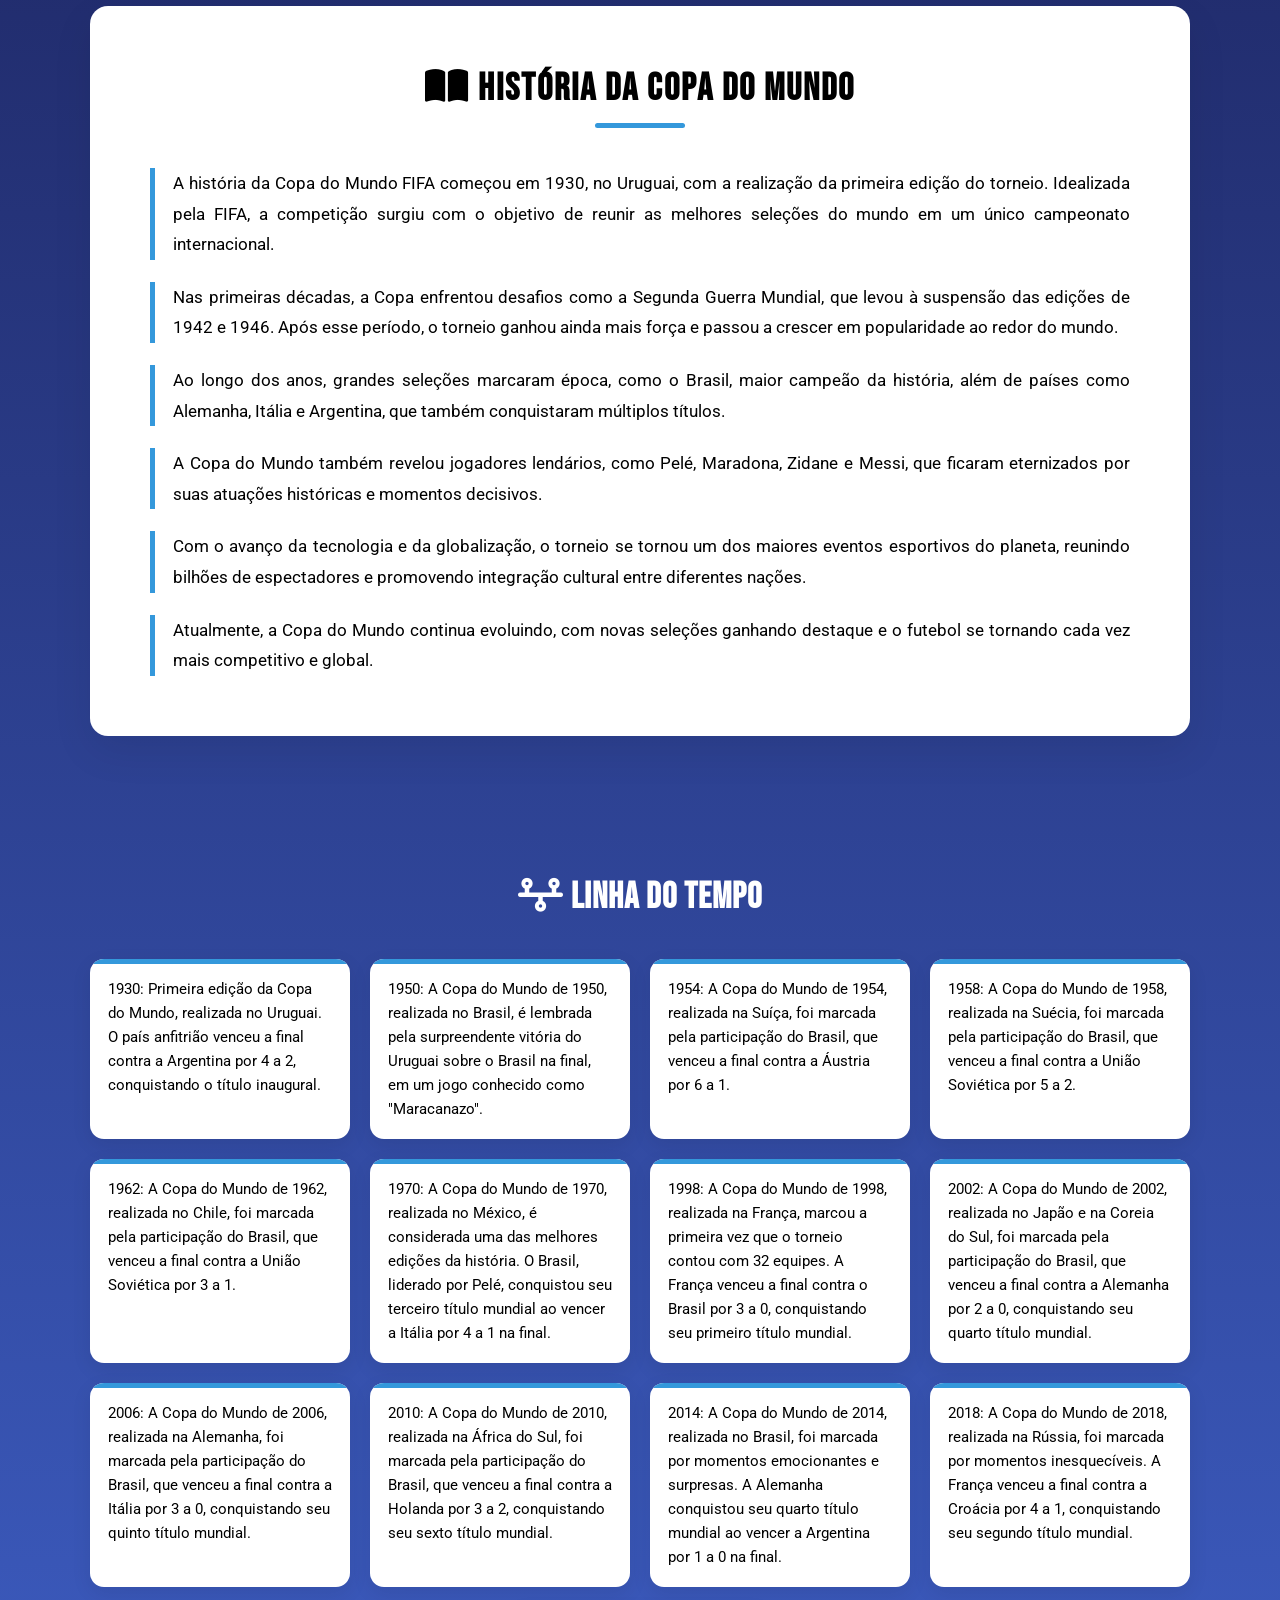
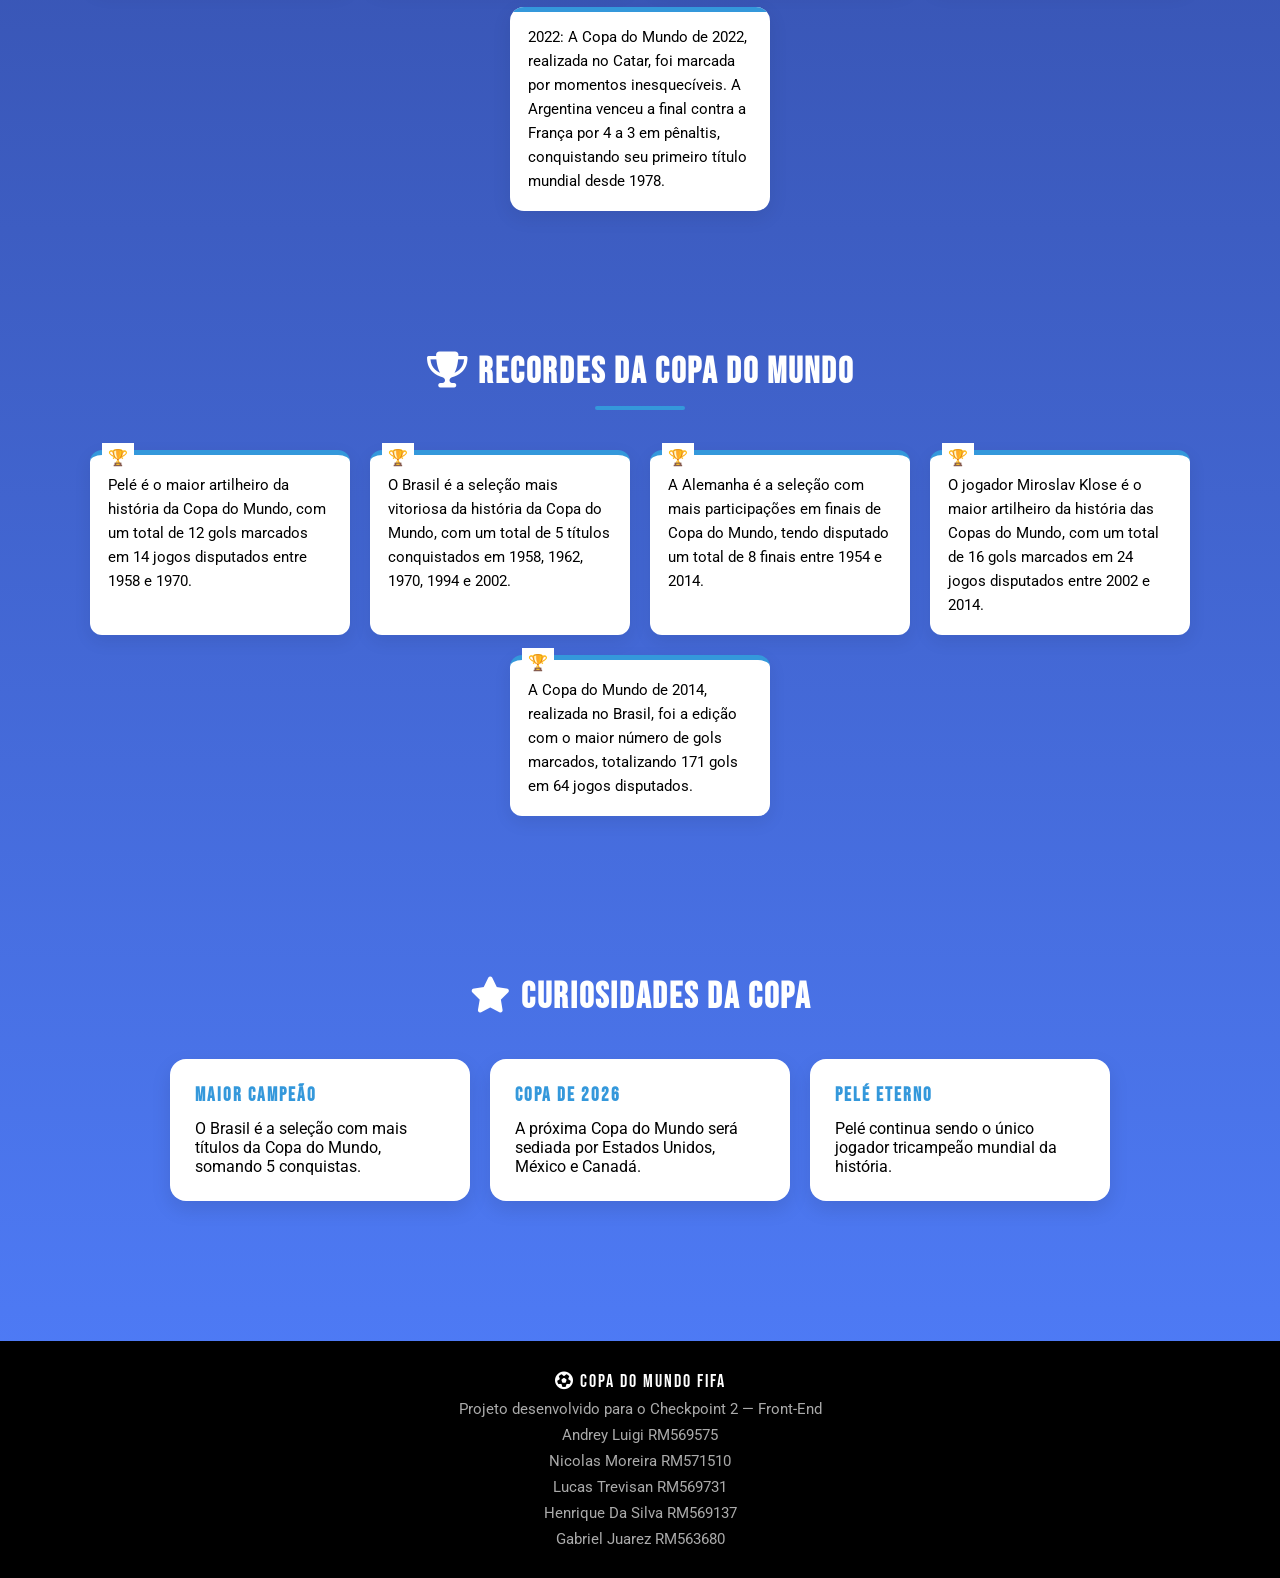
==== commit 80f60f47: "Adiciona mais 3 RMs" ====
--- a/cp2-front/index.html
+++ b/cp2-front/index.html
@@ -150,7 +150,10 @@
             <p>Projeto desenvolvido para o Checkpoint 2 &mdash; Front-End</p>
             <p>Andrey Luigi RM569575</p>
             <p>Nicolas Moreira RM571510</p>
-            
+            <p>Lucas Trevisan RM569731</p>
+            <p>Henrique Da Silva RM569137</p>
+            <p>Gabriel Juarez RM563680</p>
+
         </div>
     </footer>
     
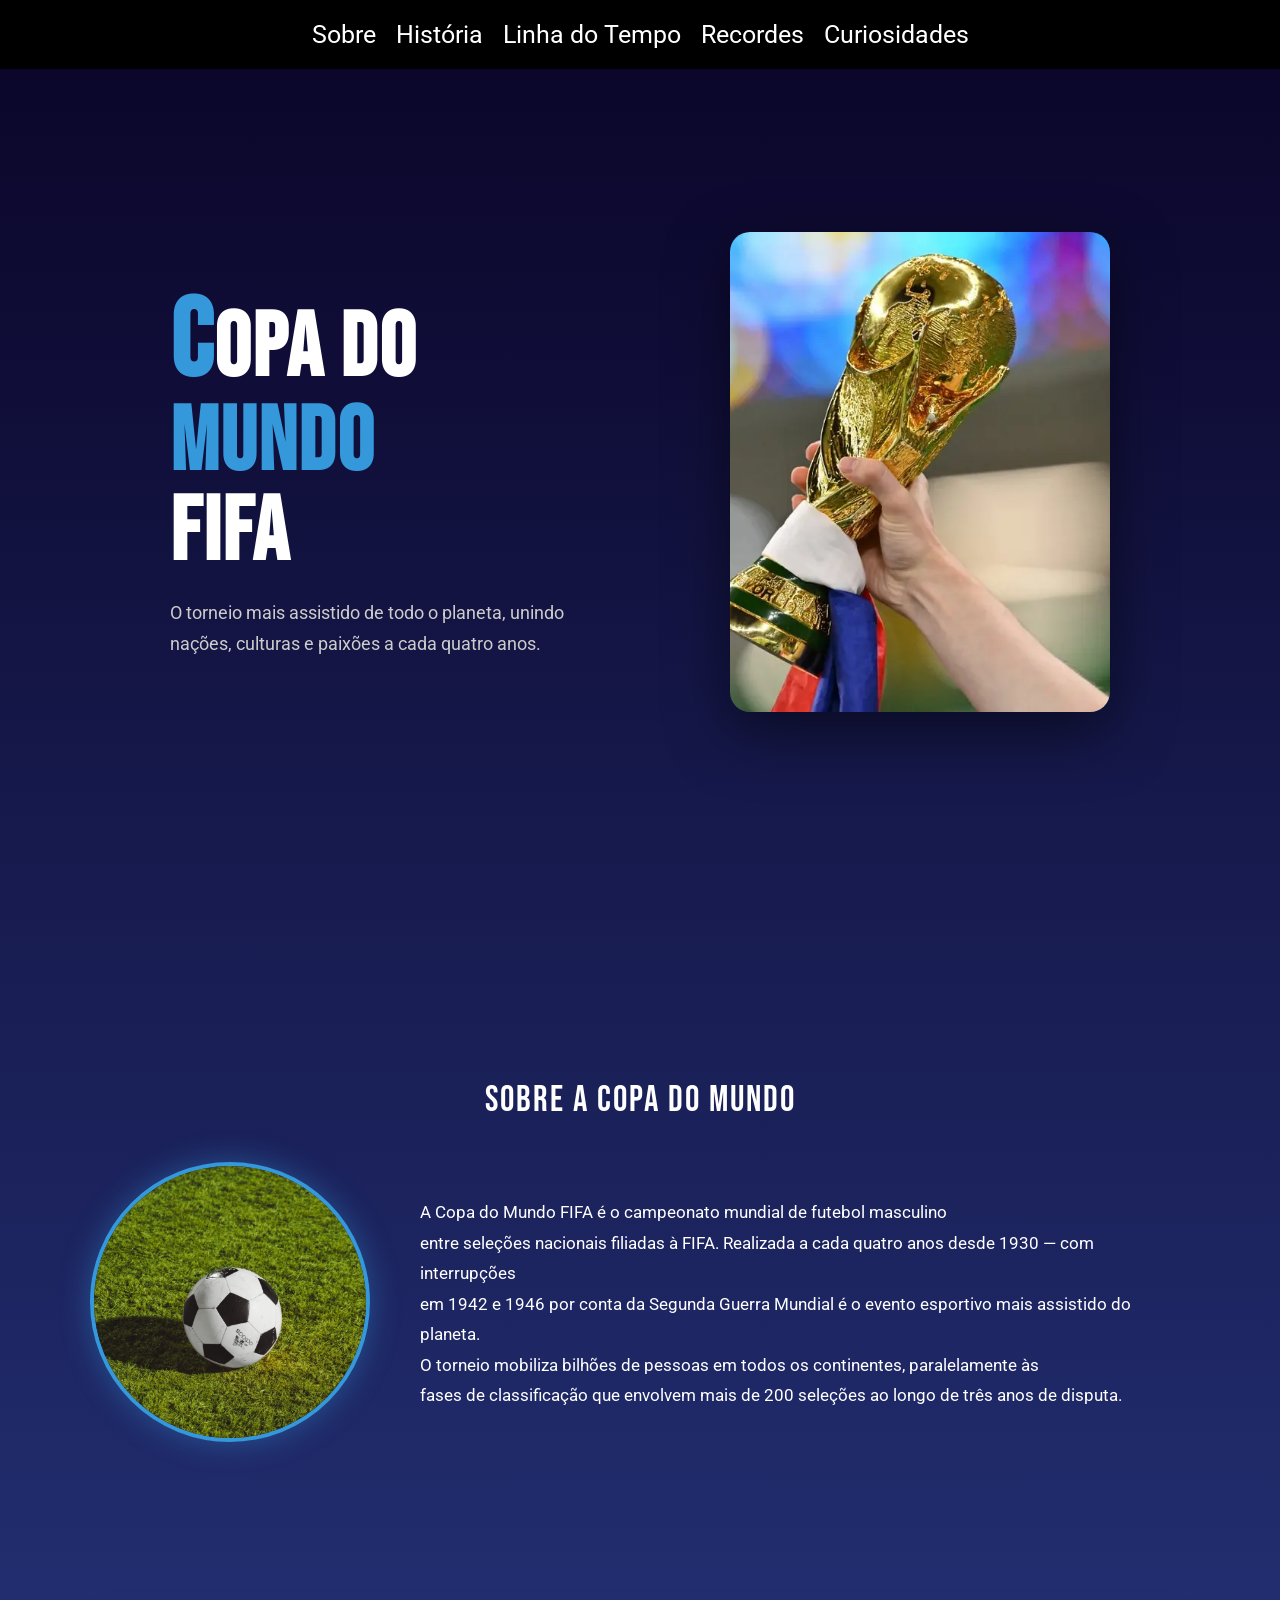
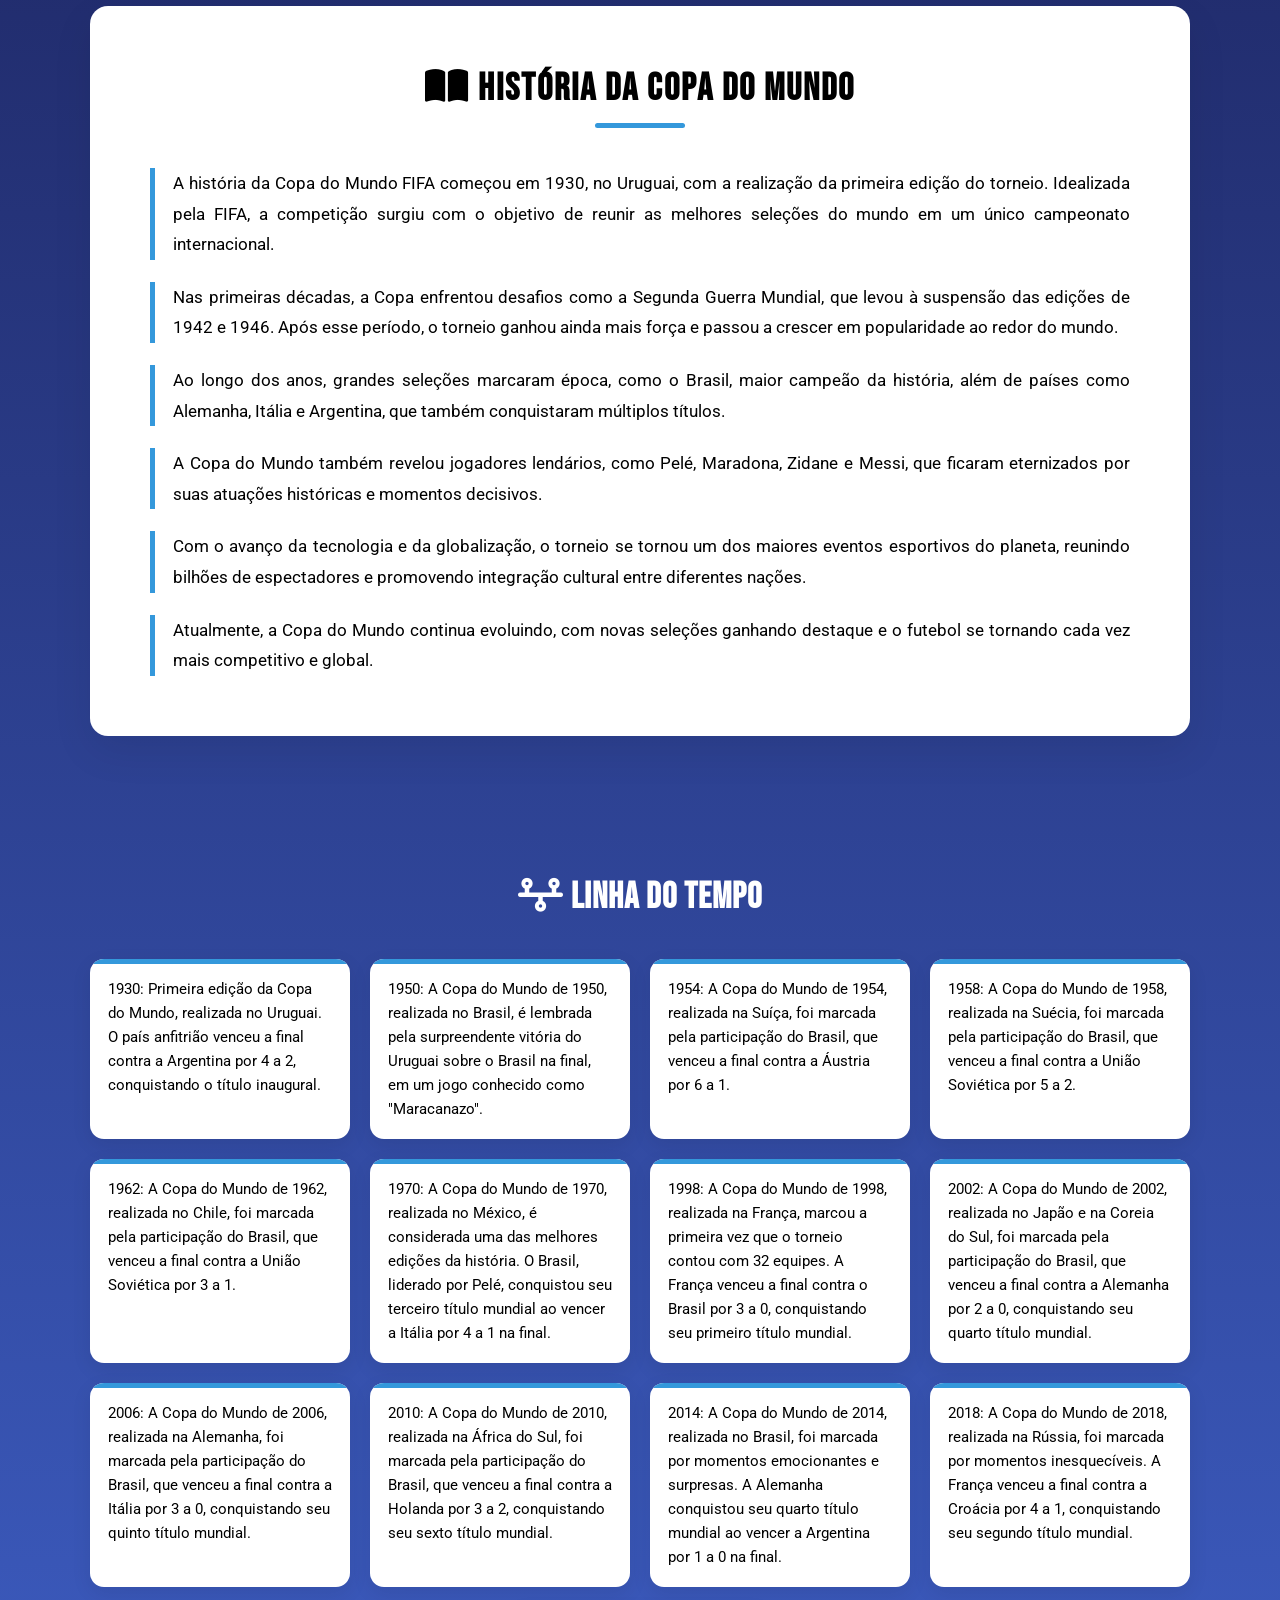
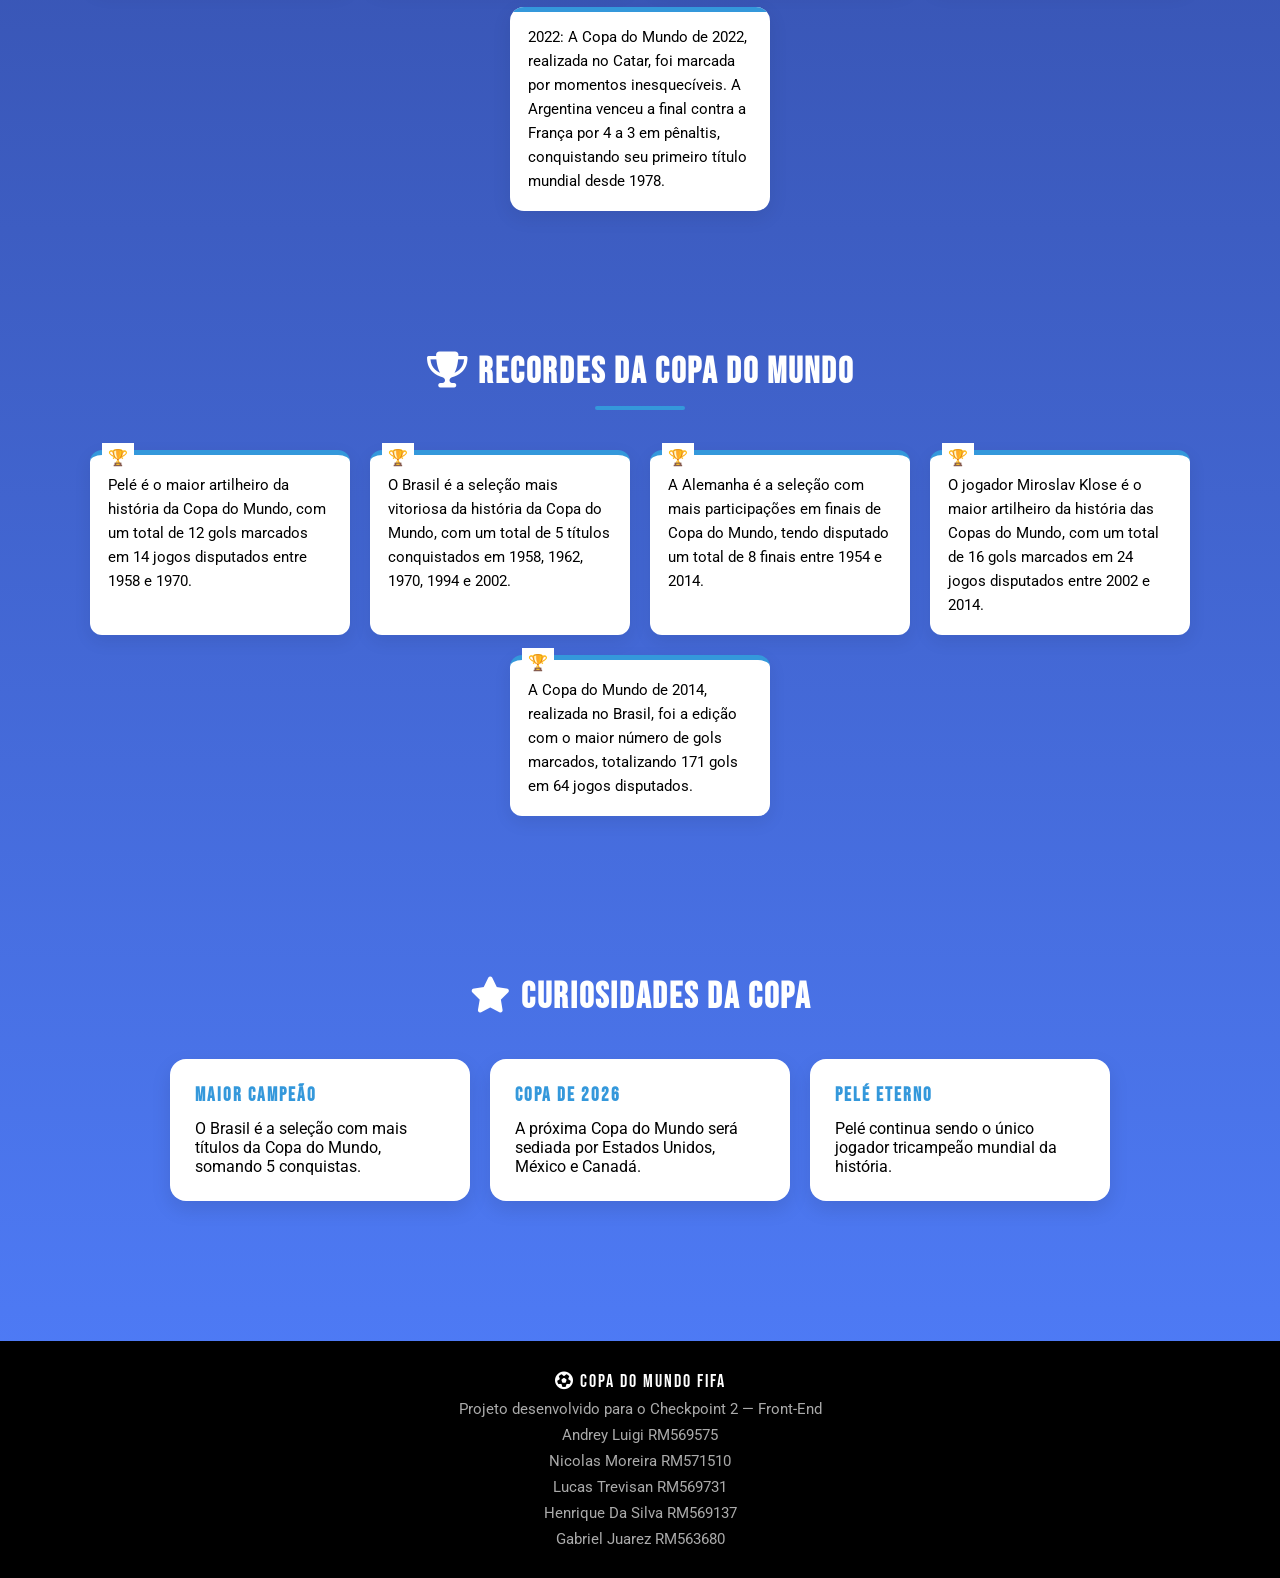
==== commit 1b3c0a0f: "Adiciona o item curiosidades no menu" ====
--- a/cp2-front/index.html
+++ b/cp2-front/index.html
@@ -18,6 +18,7 @@
                 <li><a href="#historia">História</a></li>
                 <li><a href="#linhaDoTempo">Linha do Tempo</a></li>
                 <li><a href="#recordes">Recordes</a></li>
+                <li><a href="#curiosidades">Curiosidades</a></li>
             </ul>
         </nav>
     </header>
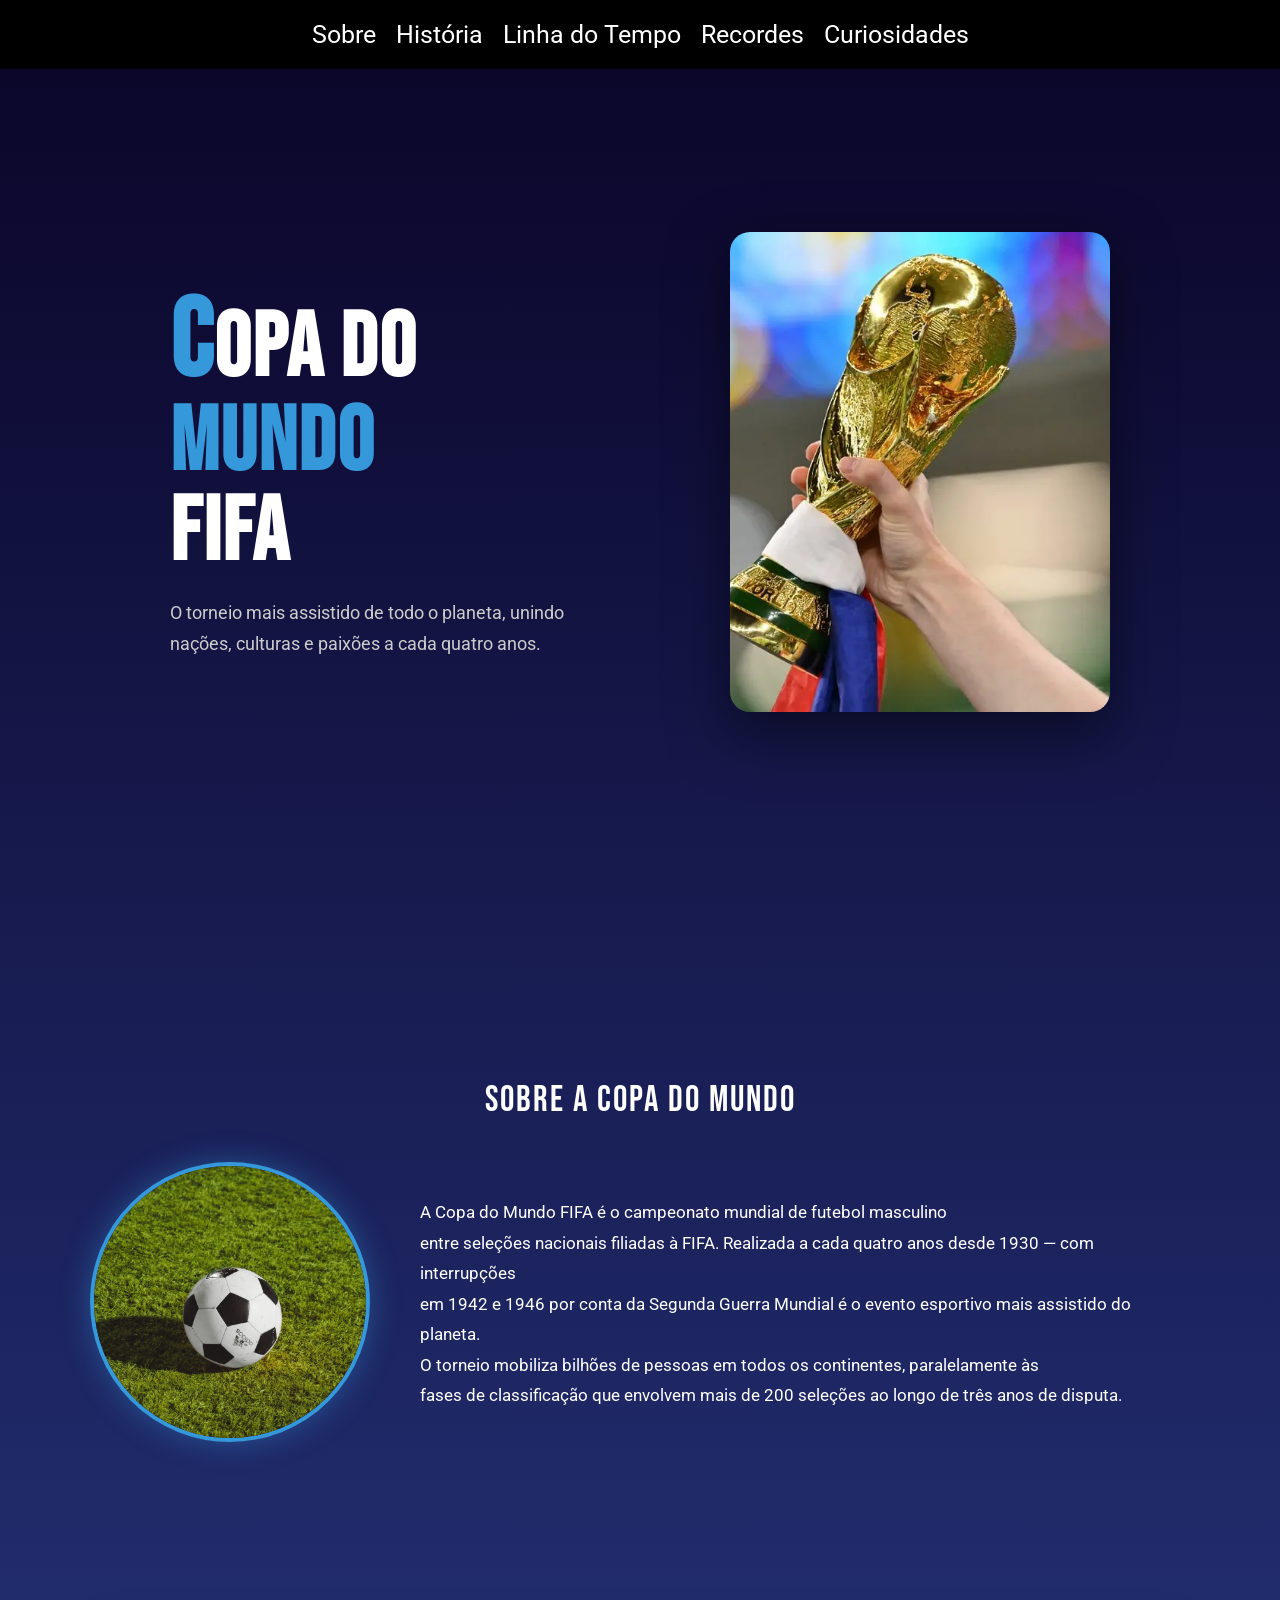
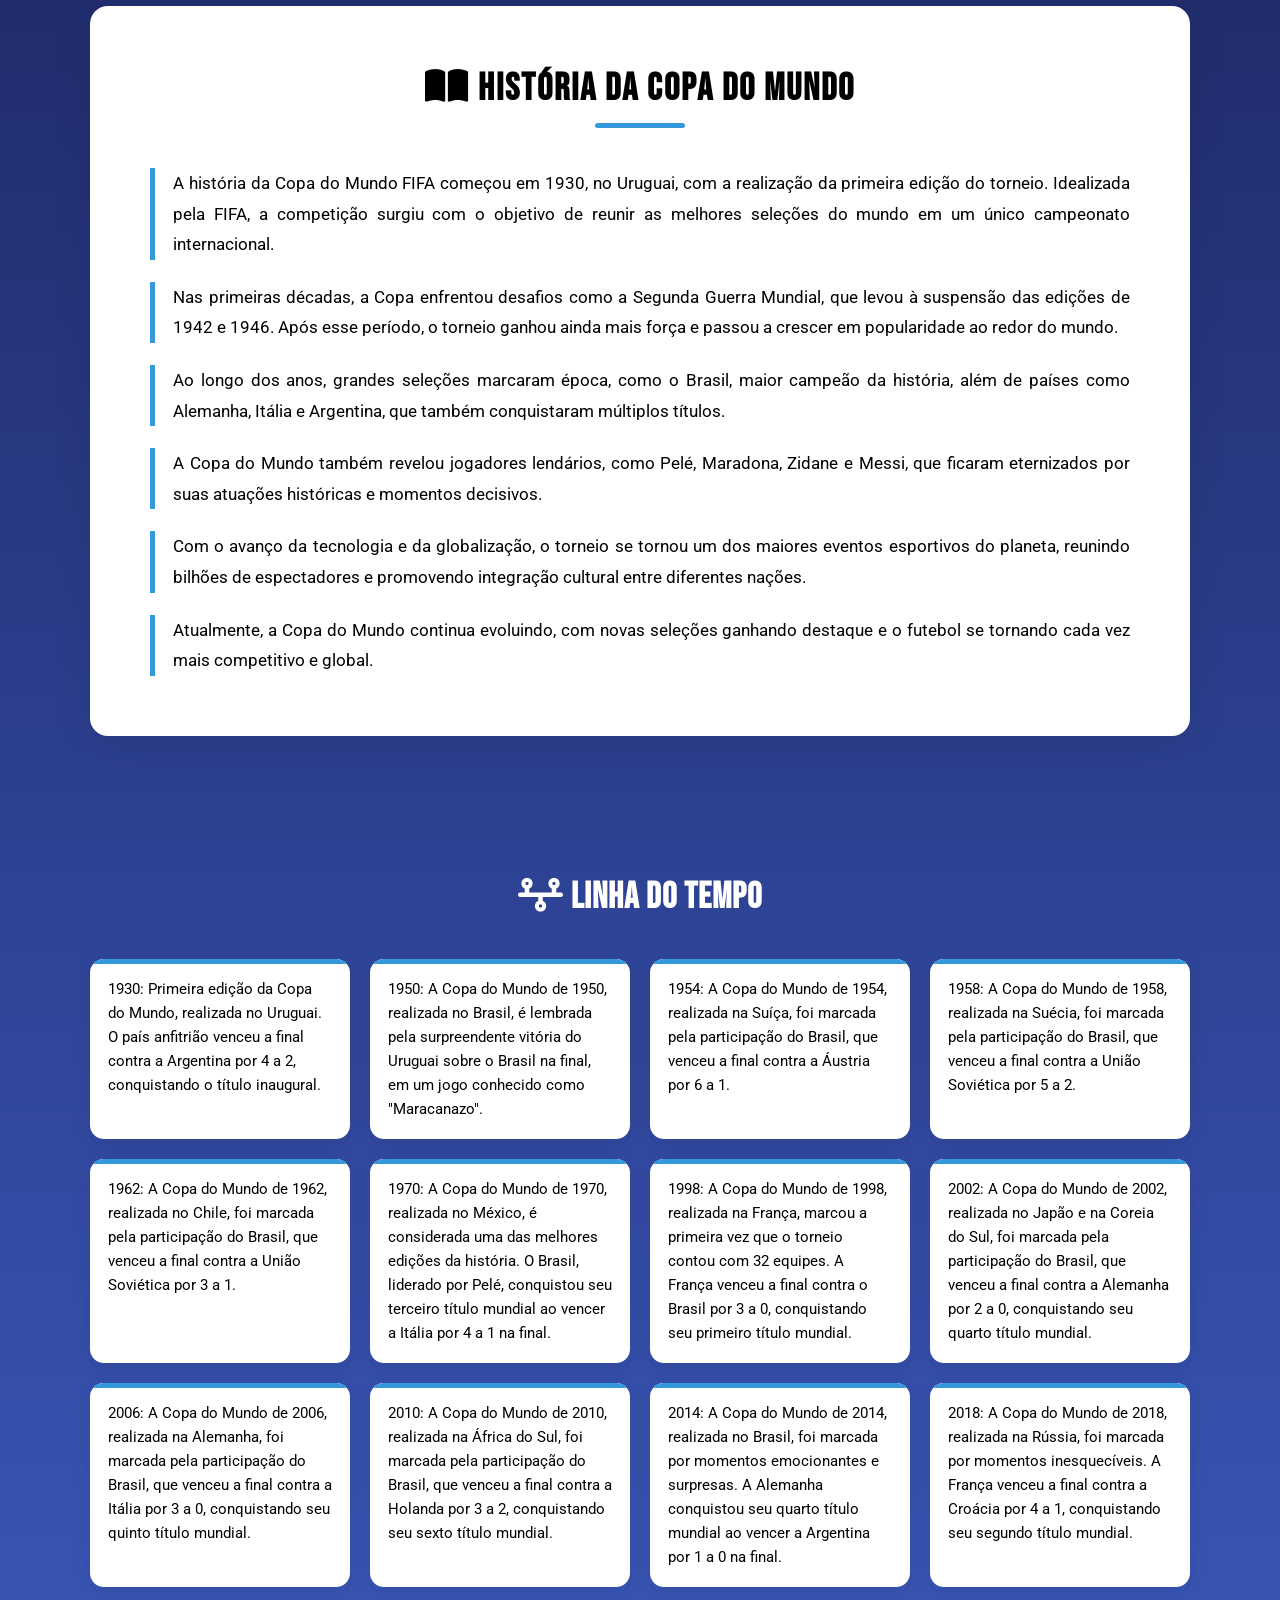
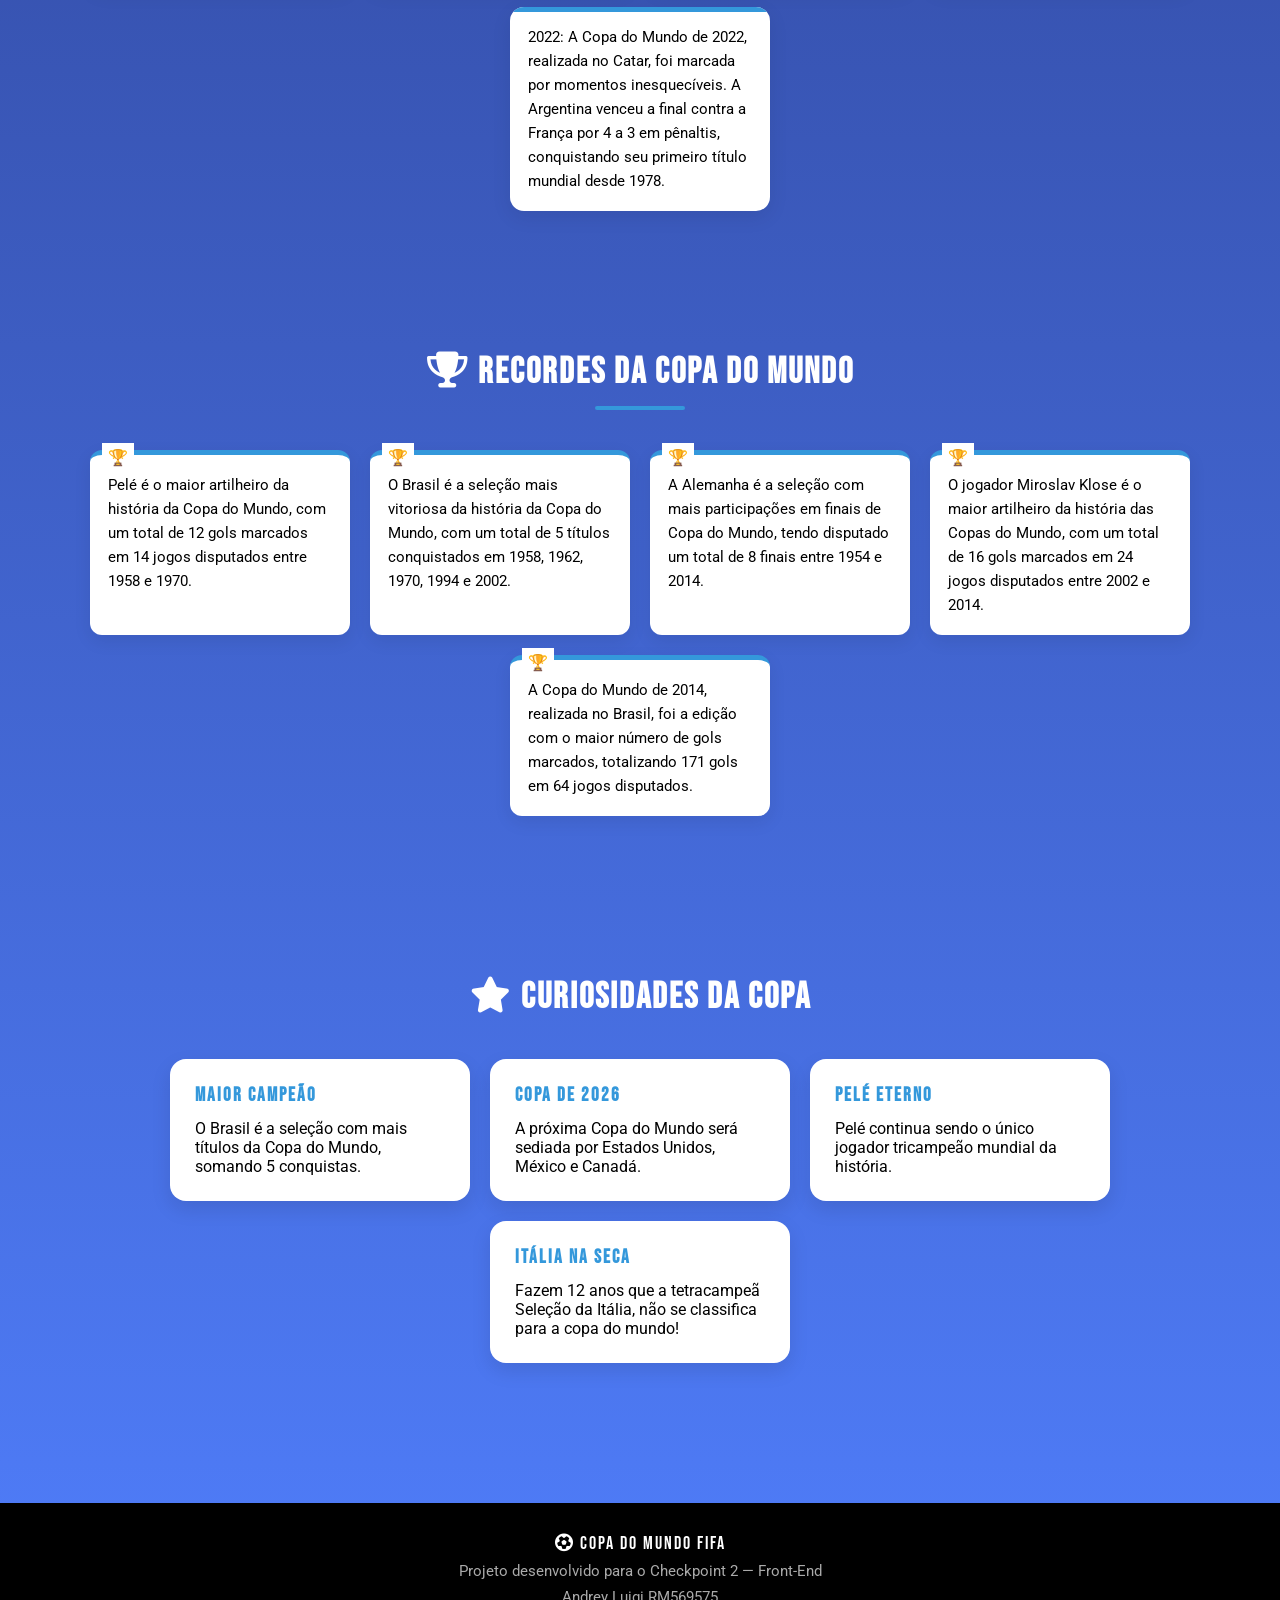
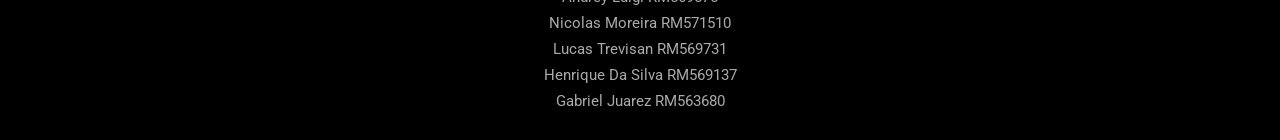
==== commit 594e6923: "adiciona novo card, na secao de curiosidades" ====
--- a/cp2-front/index.html
+++ b/cp2-front/index.html
@@ -142,6 +142,11 @@
                 <p>Pelé continua sendo o único jogador tricampeão mundial da história.</p>
             </div>
 
+            <div class="card-curiosidade">
+                <h3>Itália na seca</h3>
+                <p>Fazem 12 anos que a tetracampeã Seleção da Itália, não se classifica para a copa do mundo!</p>
+            </div>
+
         </div>
     </div>
 </section>
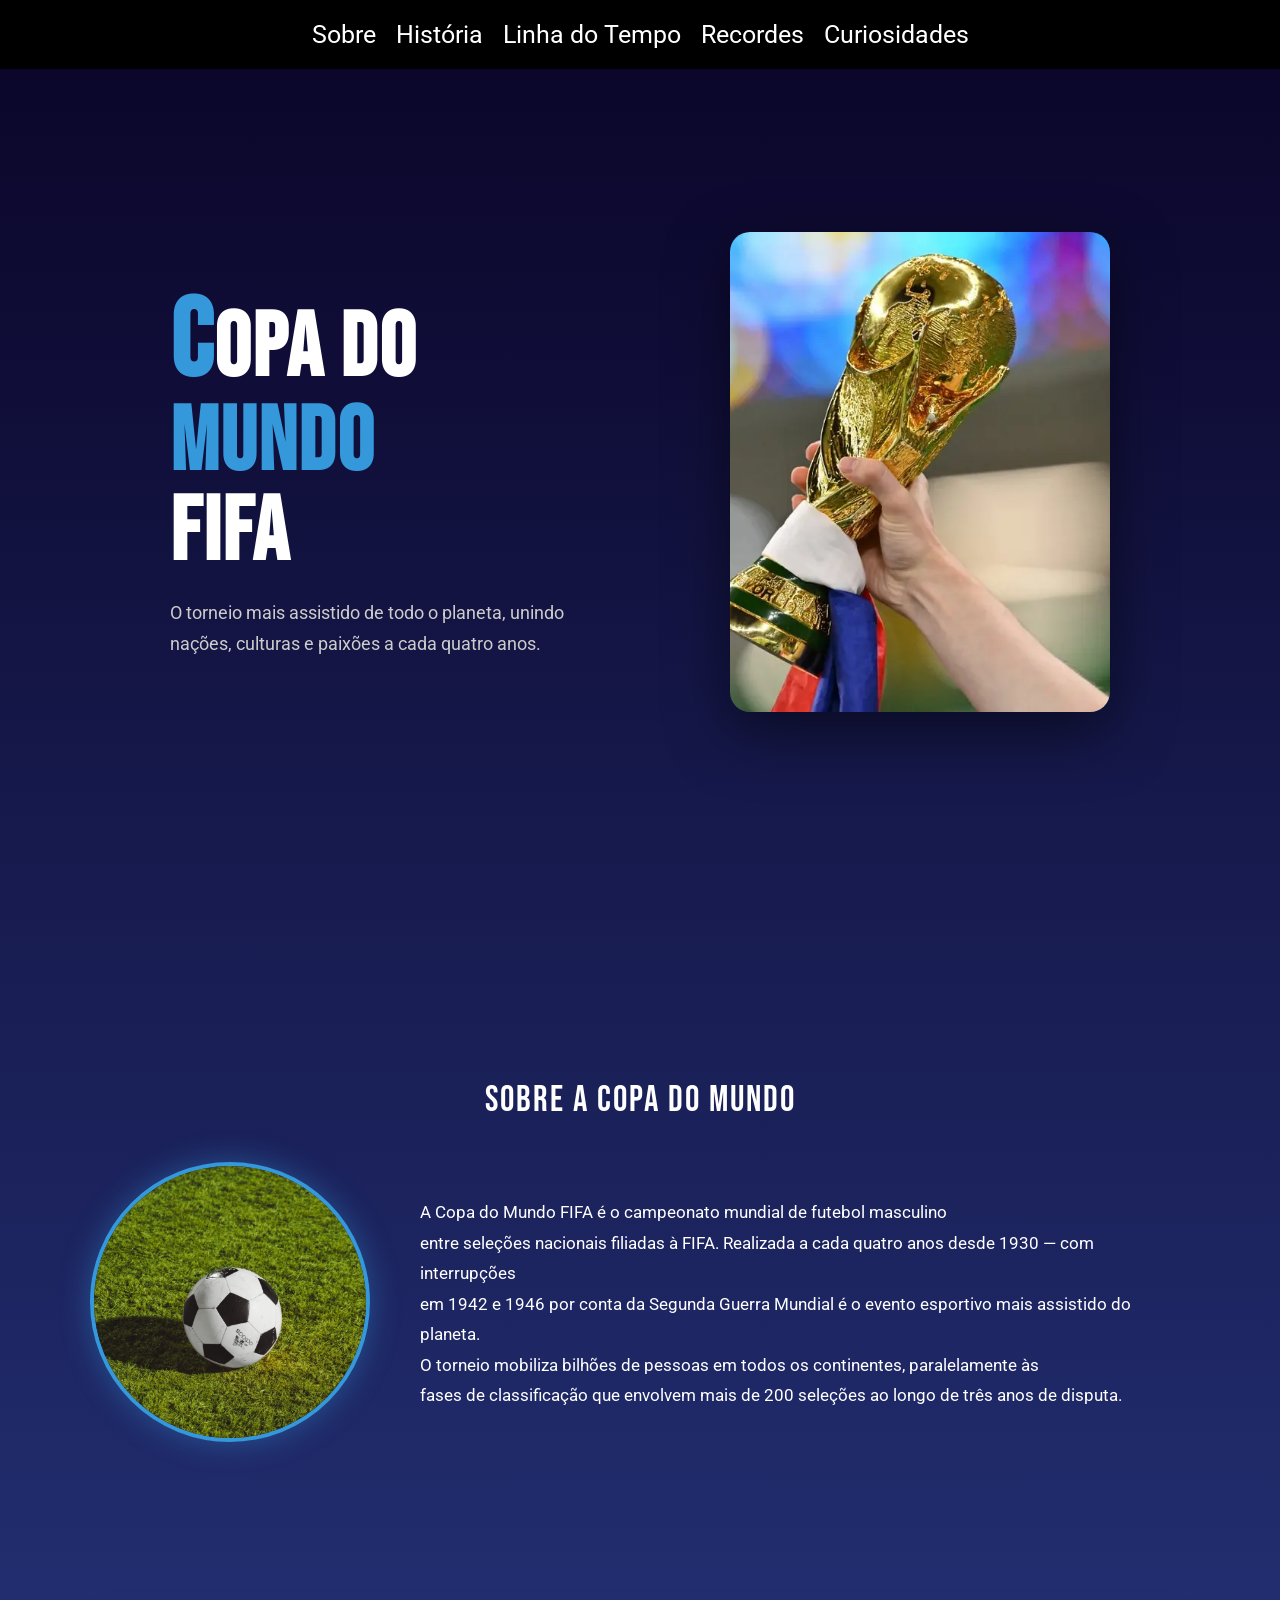
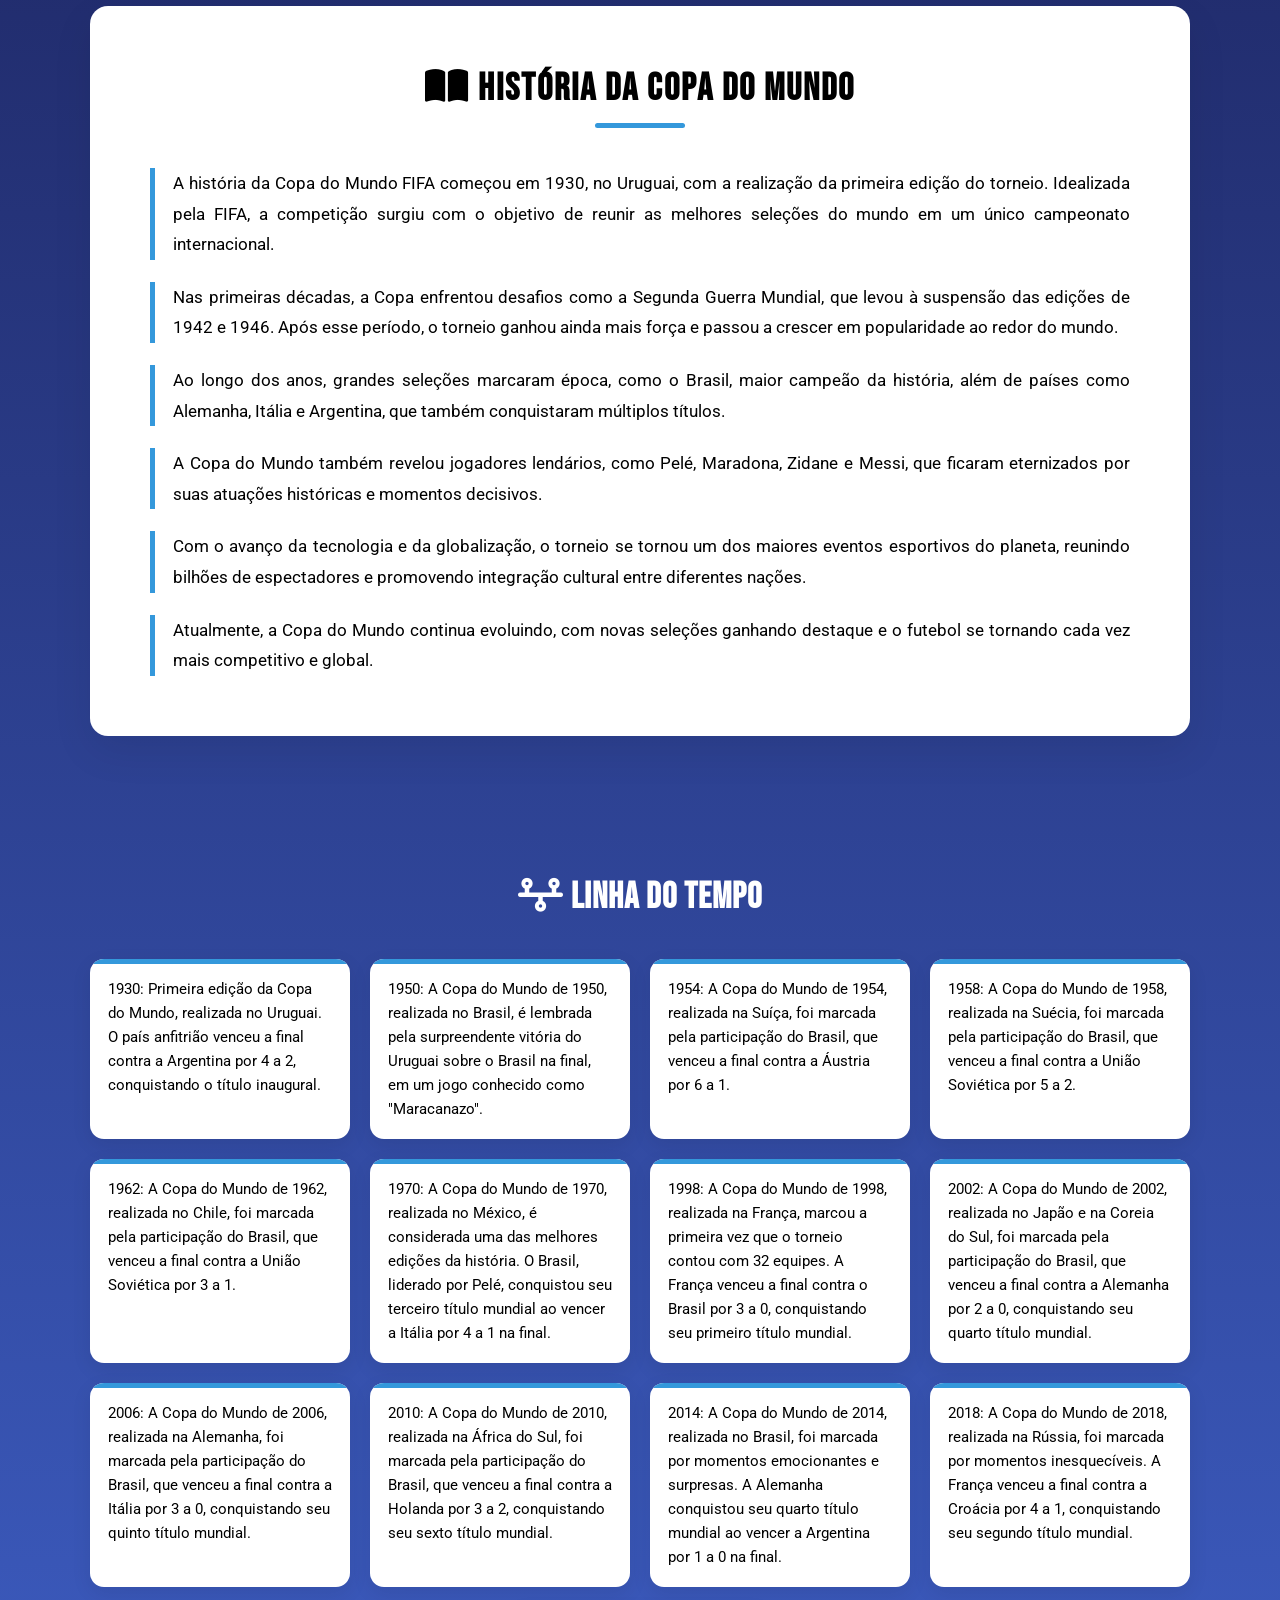
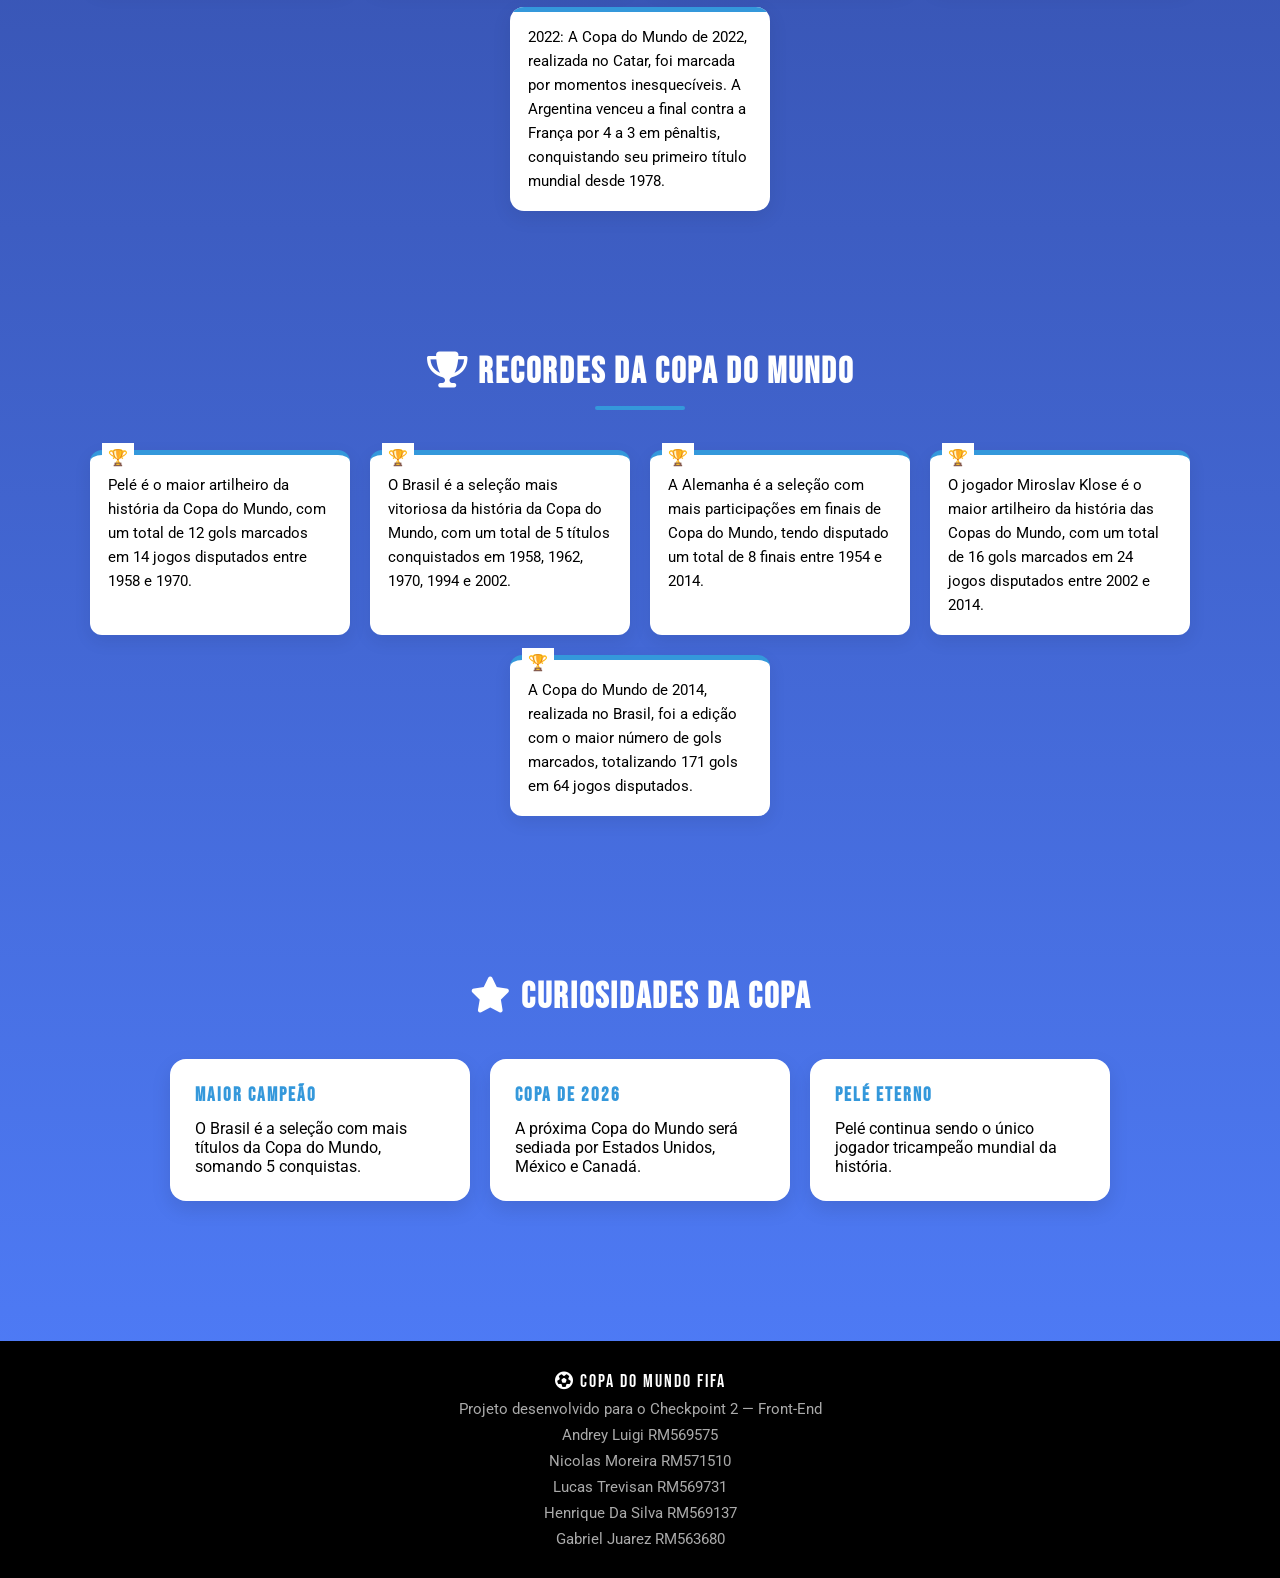
==== commit 62bfdb65: "Adiciona o item curiosidades no menu" ====
--- a/cp2-front/index.html
+++ b/cp2-front/index.html
@@ -142,10 +142,7 @@
                 <p>Pelé continua sendo o único jogador tricampeão mundial da história.</p>
             </div>
 
-            <div class="card-curiosidade">
-                <h3>Itália na seca</h3>
-                <p>Fazem 12 anos que a tetracampeã Seleção da Itália, não se classifica para a copa do mundo!</p>
-            </div>
+
 
         </div>
     </div>
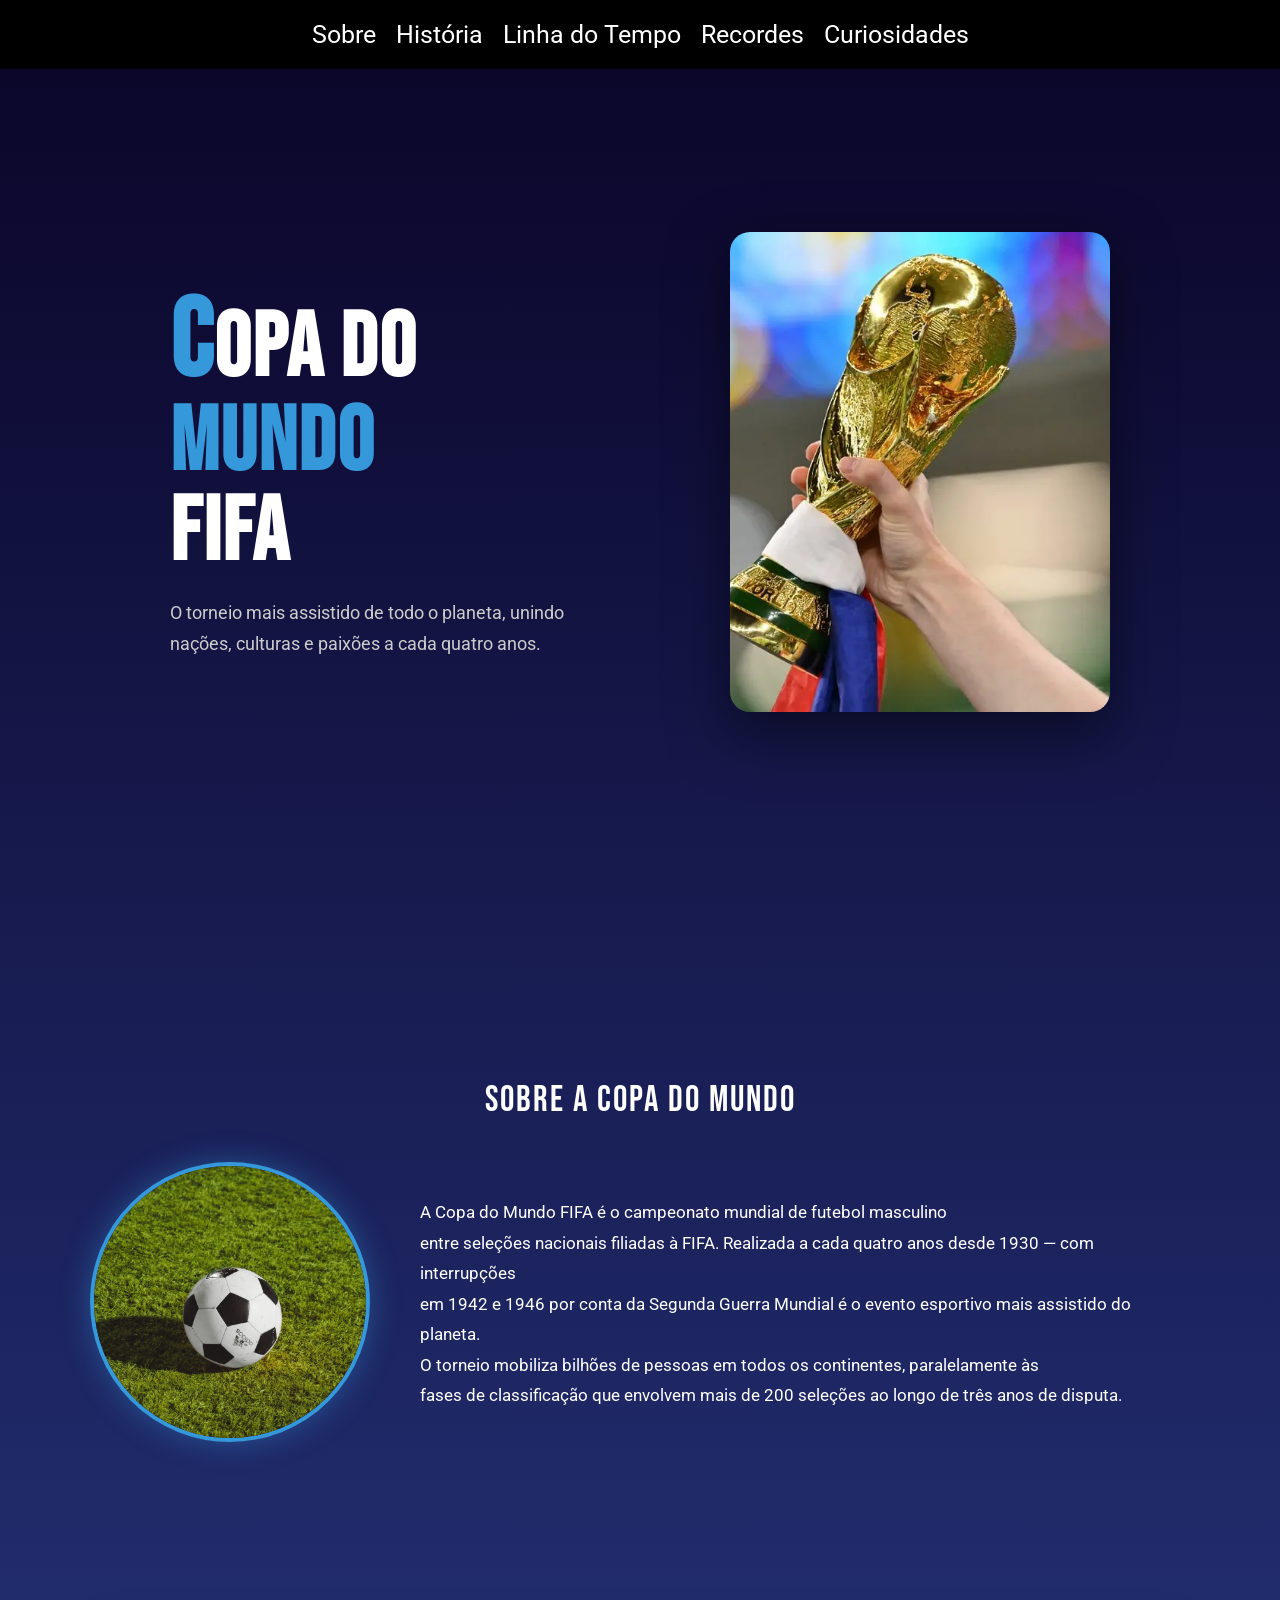
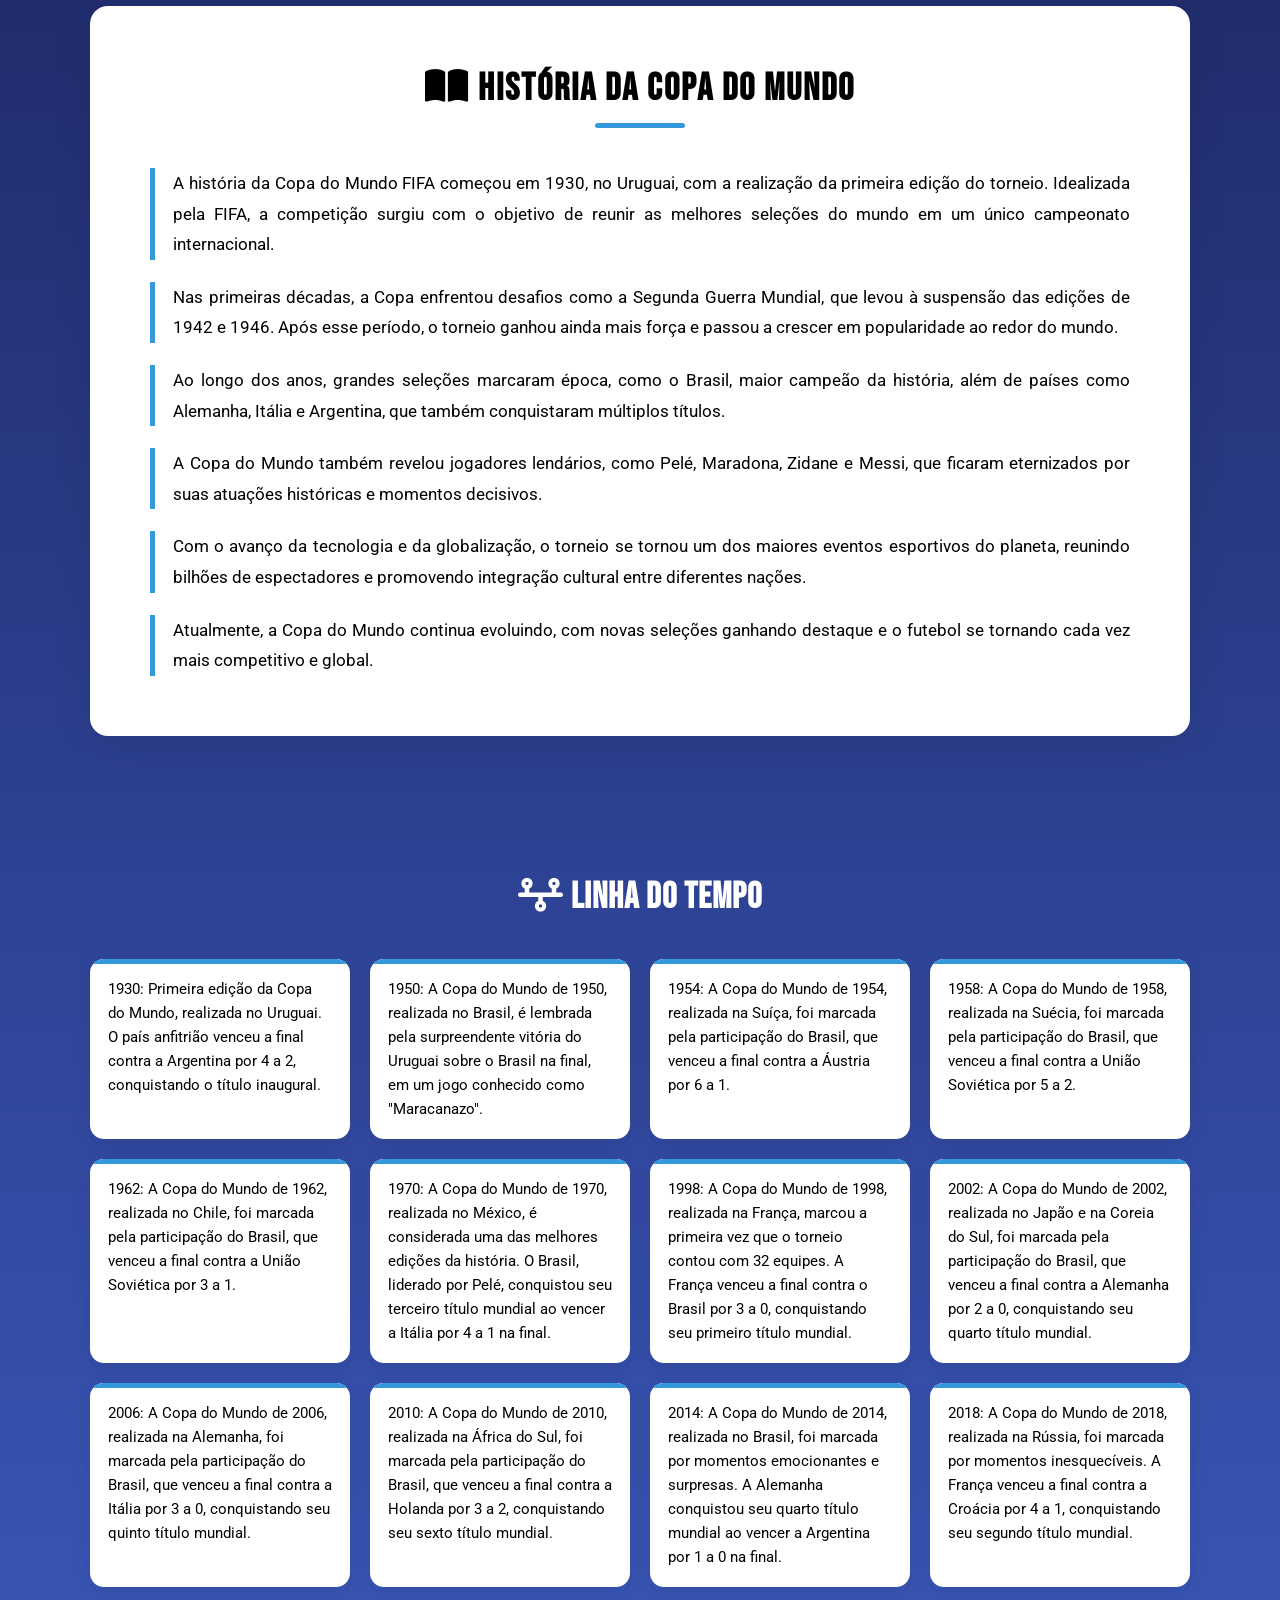
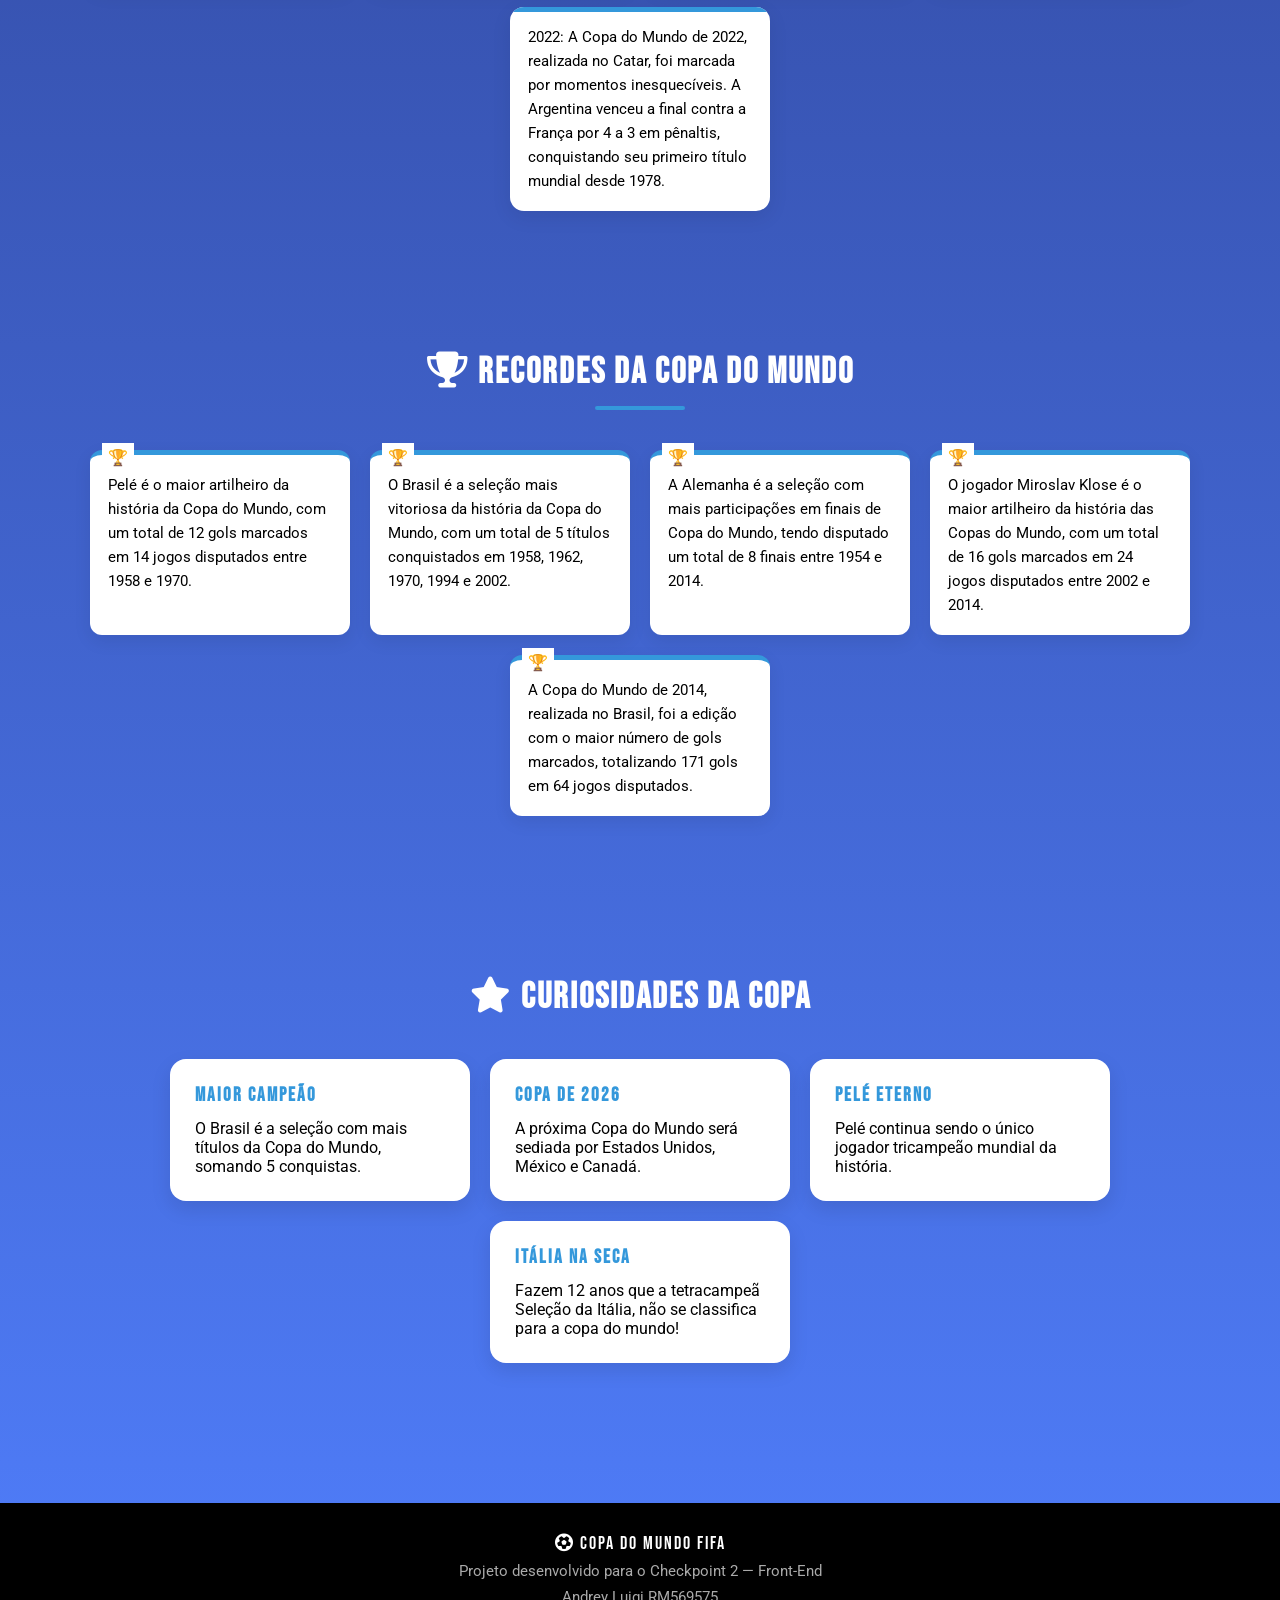
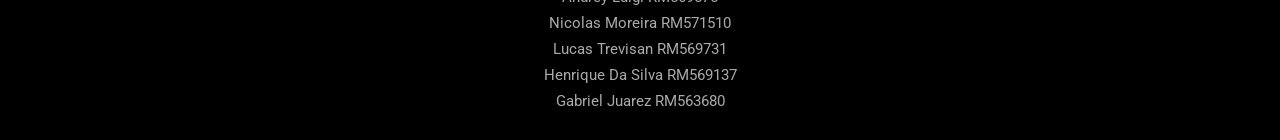
==== commit f3b0cbaa: "Adiciona card no item curiosidades" ====
--- a/cp2-front/index.html
+++ b/cp2-front/index.html
@@ -142,7 +142,10 @@
                 <p>Pelé continua sendo o único jogador tricampeão mundial da história.</p>
             </div>
 
-
+            <div class="card-curiosidade">
+                <h3>Itália na seca</h3>
+                <p>Fazem 12 anos que a tetracampeã Seleção da Itália, não se classifica para a copa do mundo!</p>
+            </div>
 
         </div>
     </div>
